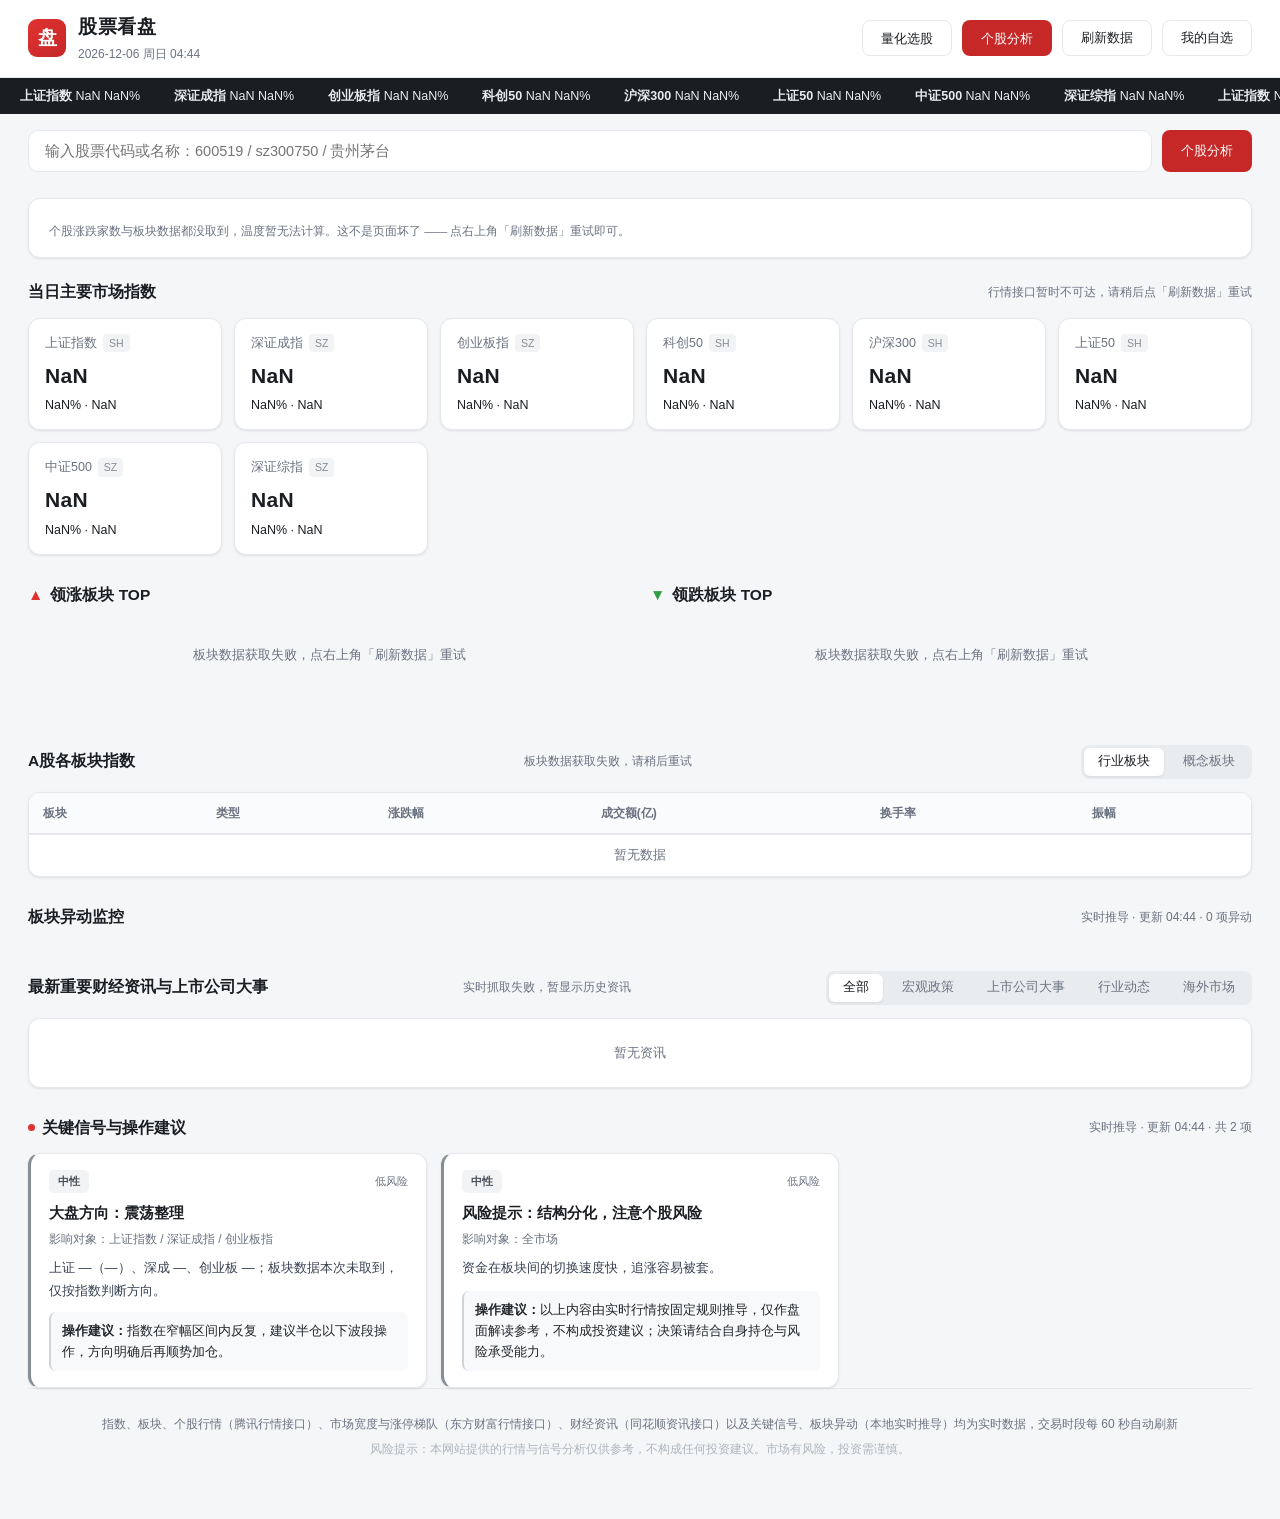
==== index.html @ 7581f25f "股票看盘：A股行情、个股分析与量化选股（纯静态站点）" ====
<!DOCTYPE html>
<html lang="zh-CN">
<head>
<meta charset="UTF-8">
<meta name="viewport" content="width=device-width,initial-scale=1">
<title>股票看盘 · A股行情与板块信号</title>
<link rel="icon" type="image/png" href="favicon.png">
<link rel="manifest" href="manifest.json">
<link rel="apple-touch-icon" href="apple-touch-icon.png">
<meta name="theme-color" content="#c62828">
<meta name="apple-mobile-web-app-capable" content="yes">
<meta name="apple-mobile-web-app-status-bar-style" content="default">
<meta name="apple-mobile-web-app-title" content="股票看盘">
<link rel="stylesheet" href="styles.css?v=20261024g">
<script src="sharelink.js?v=20261024g"></script>
<script src="watchsync.js?v=20261024g"></script>
<script>
// SDK 多源加载：任一 CDN 可用即可，避免单一 CDN 不可达导致整站失效
(function(){
  var SRC=[
    'sdk.js',
    'https://unpkg.com/@tencent-ai/workbuddy-cloud-sdk@0.1.3-dev.c090db7.202610050023/lib/index.global.js',
    'https://cdn.jsdelivr.net/npm/@tencent-ai/workbuddy-cloud-sdk@0.1.3-dev.c090db7.202610050023/lib/index.global.js'
  ];
  var i=0;
  function load(){
    if(i>=SRC.length){
      window.__SDK_FAILED=true;
      document.dispatchEvent(new Event('wb-sdk-failed'));
      return;
    }
    var s=document.createElement('script');
    s.src=SRC[i++];
    s.onload=function(){ window.__SDK_READY=true; };
    s.onerror=function(){ s.remove(); load(); };
    document.head.appendChild(s);
  }
  load();
})();
</script>
</head>
<body>

<header class="topbar">
  <div class="brand">
    <span class="logo">盘</span>
    <div>
      <h1>股票看盘</h1>
      <span class="sub" id="clock">加载中…</span>
    </div>
  </div>
  <div class="top-actions">
    <a class="btn ghost" href="screen.html">量化选股</a>
    <a class="btn primary" href="analyze.html">个股分析</a>
    <button class="btn ghost" id="refreshBtn">刷新数据</button>
    <button class="btn ghost" id="watchBtn">我的自选</button>
  </div>
</header>

<div class="marquee-wrap"><div class="marquee" id="marquee"></div></div>

<div class="search-wrap">
  <form class="search-box" action="analyze.html" method="get" role="search">
    <input id="homeCode" name="code" placeholder="输入股票代码或名称：600519 / sz300750 / 贵州茅台" autocomplete="off" aria-label="股票代码或名称">
    <button class="btn primary" type="submit">个股分析</button>
  </form>
</div>

<main class="wrap">

  <!-- 市场温度：涨跌家数 + 涨跌停 + 指数涨幅 合成的 0~100 温度 -->
  <section class="mtemp" id="mtemp">
    <div class="mt-left"><b class="mt-score">--</b><span class="mt-label">统计中</span></div>
    <div class="mt-mid">
      <div class="mt-scale"><i class="mt-pin" style="left:50%"></i></div>
      <div class="mt-marks"><span>冰点</span><span>偏冷</span><span>中性</span><span>偏热</span><span>过热</span></div>
    </div>
    <div class="mt-stats"><div class="mt-stat"><span>正在获取</span><b>--</b></div></div>
  </section>

  <!-- 主要市场指数 -->
  <section class="block">
    <div class="sec-head"><h2>当日主要市场指数</h2><span class="hint" id="indexHint"></span></div>
    <div class="index-row" id="indexRow"></div>
  </section>

  <div class="two-col">
    <!-- 领涨板块 -->
    <section class="block">
      <div class="sec-head"><h2><span class="up">▲</span> 领涨板块 TOP</h2></div>
      <div class="rank-list" id="gainers"></div>
    </section>
    <!-- 领跌板块 -->
    <section class="block">
      <div class="sec-head"><h2><span class="down">▼</span> 领跌板块 TOP</h2></div>
      <div class="rank-list" id="losers"></div>
    </section>
  </div>

  <!-- 全部板块指数 -->
  <section class="block">
    <div class="sec-head">
      <h2>A股各板块指数</h2>
      <span class="hint" id="sectorHint">实时行情</span>
      <div class="tabs" id="sectorTabs">
        <button class="tab active" data-type="行业">行业板块</button>
        <button class="tab" data-type="概念">概念板块</button>
      </div>
    </div>
    <div class="table-scroll tall">
      <table class="sector-table">
        <thead><tr>
          <th>板块</th><th>类型</th><th class="num">涨跌幅</th>
          <th class="num">成交额(亿)</th><th class="num">换手率</th><th class="num">振幅</th>
        </tr></thead>
        <tbody id="sectorBody"></tbody>
      </table>
    </div>
  </section>

  <!-- 板块异动 -->
  <section class="block">
    <div class="sec-head"><h2>板块异动监控</h2><span class="hint" id="anomalyHint"></span></div>
    <div class="anomaly-grid" id="anomalyGrid"></div>
  </section>

  <!-- 财经资讯 -->
  <section class="block">
    <div class="sec-head">
      <h2>最新重要财经资讯与上市公司大事</h2>
      <span class="hint" id="newsHint"></span>
      <div class="tabs" id="newsTabs">
        <button class="tab active" data-cat="全部">全部</button>
        <button class="tab" data-cat="宏观政策">宏观政策</button>
        <button class="tab" data-cat="上市公司">上市公司大事</button>
        <button class="tab" data-cat="行业动态">行业动态</button>
        <button class="tab" data-cat="海外市场">海外市场</button>
      </div>
    </div>
    <ul class="news-list" id="newsList"></ul>
  </section>

  <!-- 关键信号（放在最下：它是结论，先看数据再看判断） -->
  <section class="signals" id="signals">
    <div class="sec-head">
      <h2><span class="dot live"></span>关键信号与操作建议</h2>
      <span class="hint" id="signalHint"></span>
    </div>
    <div class="signal-grid" id="signalGrid"></div>
  </section>

  <footer class="foot">
    <p>指数、板块、个股行情（腾讯行情接口）、市场宽度与涨停梯队（东方财富行情接口）、财经资讯（同花顺资讯接口）以及关键信号、板块异动（本地实时推导）均为实时数据，交易时段每 60 秒自动刷新</p>
    <p class="risk">风险提示：本网站提供的行情与信号分析仅供参考，不构成任何投资建议。市场有风险，投资需谨慎。</p>
  </footer>
</main>

<!-- 登录面板 -->
<div class="modal" id="loginModal">
  <div class="modal-box">
    <button class="close" id="loginClose">×</button>
    <h3>登录 股票看盘</h3>
    <div class="login-tabs">
      <button class="ltab active" data-method="password">密码登录</button>
      <button class="ltab" data-method="otp">验证码登录</button>
      <button class="ltab" data-method="wechat">微信登录</button>
    </div>

    <div class="lpane" data-pane="password">
      <input type="email" id="pEmail" placeholder="邮箱" autocomplete="email">
      <input type="password" id="pPass" placeholder="密码" autocomplete="current-password">
      <button class="btn primary wide" id="pLoginBtn">登录 / 注册</button>
      <p class="tip">新账号将自动注册。首次注册需先使用「验证码登录」完成邮箱验证并设置密码。</p>
    </div>

    <div class="lpane hidden" data-pane="otp">
      <input type="email" id="oEmail" placeholder="邮箱">
      <div class="code-row">
        <input type="text" id="oCode" placeholder="6 位验证码" maxlength="6" inputmode="numeric">
        <button class="btn ghost" id="oSendBtn" type="button">获取验证码</button>
      </div>
      <input type="password" id="oPass" placeholder="新账号请设置密码">
      <button class="btn primary wide" id="oSubmitBtn">登录 / 注册</button>
      <p class="tip" id="oTip"></p>
    </div>

    <div class="lpane hidden" data-pane="wechat">
      <button class="btn primary wide" id="wxBtn">使用微信登录</button>
      <p class="tip">微信授权登录将在发布域名下完成，用于同步你的自选股到云端。</p>
    </div>

    <p class="err" id="loginErr"></p>
  </div>
</div>

<!-- 自选面板 -->
<div class="modal" id="watchModal">
  <div class="modal-box">
    <button class="close" id="watchClose">×</button>
    <h3>我的自选股</h3>
    <p class="tip" id="watchTip"></p>
    <div class="add-wrap">
      <div class="code-row">
        <input type="text" id="wCode" placeholder="代码或名称，如 600519" enterkeyhint="done">
        <input type="text" id="wName" placeholder="名称可留空" enterkeyhint="done">
      </div>
      <div class="msug hidden" id="wSug"></div>
    </div>
    <button class="btn primary wide" id="wAddBtn">添加到自选</button>
    <button class="btn wide" id="wShareBtn" onclick="if(window.WatchSync){WatchSync.openSheet();}">分享到其他设备</button>
    <p class="watch-count" id="watchCount"></p>
    <ul class="watch-list" id="watchList"></ul>
  </div>
</div>

<script src="live.js?v=20261024g"></script>
<script src="app.js?v=20261024g"></script>
</body>
</html>
---- styles.css ----
:root{
  --bg:#f5f6f8;
  --card:#ffffff;
  --line:#e6e8ec;
  --text:#1a1d21;
  --sub:#6b7280;
  --up:#e03131;
  --down:#2f9e44;
  --accent:#c62828;
  --radius:12px;
  --shadow:0 1px 3px rgba(0,0,0,.06),0 1px 2px rgba(0,0,0,.04);
}
*{box-sizing:border-box;margin:0;padding:0}
body{
  font-family:-apple-system,BlinkMacSystemFont,"Segoe UI","PingFang SC","Microsoft YaHei",sans-serif;
  background:var(--bg);color:var(--text);font-size:14px;line-height:1.6;
  -webkit-font-smoothing:antialiased;
}
h1,h2,h3{font-weight:600}
button{font-family:inherit;cursor:pointer;border:none;background:none;color:inherit}

/* 顶栏 */
.topbar{
  display:flex;align-items:center;justify-content:space-between;
  padding:12px 28px;background:#fff;border-bottom:1px solid var(--line);
  position:sticky;top:0;z-index:50;
}
.brand{display:flex;align-items:center;gap:12px}
.logo{
  width:38px;height:38px;border-radius:9px;
  background:linear-gradient(135deg,#e03131,#c62828);
  color:#fff;font-weight:700;font-size:19px;
  display:flex;align-items:center;justify-content:center;
}
.topbar h1{font-size:19px;letter-spacing:.5px}
.sub{font-size:12px;color:var(--sub)}
.top-actions{display:flex;gap:10px}
.btn{
  padding:8px 18px;border-radius:8px;font-size:13px;font-weight:500;
  transition:all .15s;border:1px solid transparent;
}
.btn.primary{background:var(--accent);color:#fff}
.btn.primary:hover{background:#a81f1f}
.btn.ghost{background:#fff;border-color:var(--line);color:var(--text)}
.btn.ghost:hover{background:#f8f9fa;border-color:#d0d4da}
.btn.wide{width:100%;padding:11px;margin-top:6px}

/* 滚动条 */
.marquee-wrap{background:#1a1d21;color:#e9ecef;overflow:hidden;height:36px;display:flex;align-items:center}
.marquee{display:flex;gap:34px;white-space:nowrap;font-size:12.5px;padding-left:20px;animation:scroll 42s linear infinite}
.marquee b{font-weight:600}
.marquee .u{color:#ff8787}
.marquee .d{color:#8ce99a}
@keyframes scroll{from{transform:translateX(0)}to{transform:translateX(-50%)}}

.wrap{max-width:1320px;margin:0 auto;padding:22px 28px 60px}
.block{margin-bottom:28px}
.sec-head{display:flex;align-items:center;justify-content:space-between;margin-bottom:13px;flex-wrap:wrap;gap:10px}
.sec-head h2{font-size:15.5px;display:flex;align-items:center;gap:7px}
.dot{width:7px;height:7px;border-radius:50%;background:var(--up);display:inline-block}
.dot.live{animation:pulse 1.8s infinite}
@keyframes pulse{0%,100%{opacity:1;transform:scale(1)}50%{opacity:.35;transform:scale(1.35)}}
.hint{font-size:12px;color:var(--sub)}
.up{color:var(--up)}.down{color:var(--down)}

/* 信号卡片 */
.signal-grid{display:grid;grid-template-columns:repeat(auto-fill,minmax(340px,1fr));gap:14px;align-items:start}
.signal-card{
  background:var(--card);border-radius:var(--radius);padding:16px 18px;
  border:1px solid var(--line);box-shadow:var(--shadow);
  border-left:3px solid var(--accent);transition:transform .15s,box-shadow .15s;
  height:100%;display:flex;flex-direction:column;
}
.signal-card:hover{transform:translateY(-2px);box-shadow:0 6px 18px rgba(0,0,0,.08)}
.signal-card.bullish{border-left-color:var(--up)}
.signal-card.bearish{border-left-color:var(--down)}
.signal-card.neutral{border-left-color:#868e96}
.sig-top{display:flex;align-items:center;justify-content:space-between;margin-bottom:9px;gap:8px}
.sig-type{font-size:11px;font-weight:600;padding:2.5px 9px;border-radius:5px}
.sig-type.bullish{background:#ffe3e3;color:#c92a2a}
.sig-type.bearish{background:#d3f9d8;color:#2b8a3e}
.sig-type.neutral{background:#f1f3f5;color:#495057}
.risk{font-size:11px;color:var(--sub)}
.sig-title{font-size:14.5px;font-weight:600;margin-bottom:5px}
.sig-target{font-size:12px;color:var(--sub);margin-bottom:8px}
.sig-body{font-size:13px;color:#374151;line-height:1.72;margin-bottom:10px;flex:1}
.sig-advice{
  font-size:12.5px;background:#f8f9fa;border-radius:7px;padding:9px 11px;
  color:#212529;line-height:1.65;border-left:2px solid #ced4da;
}

/* 指数条 */
.index-row{display:grid;grid-template-columns:repeat(auto-fit,minmax(180px,1fr));gap:12px}
.idx-card{
  background:var(--card);border:1px solid var(--line);border-radius:var(--radius);
  padding:14px 16px;box-shadow:var(--shadow);
}
.idx-name{font-size:12.5px;color:var(--sub);margin-bottom:6px}
.idx-val{font-size:21px;font-weight:700;font-variant-numeric:tabular-nums;letter-spacing:.3px}
.idx-chg{font-size:12.5px;font-weight:500;margin-top:3px;font-variant-numeric:tabular-nums}
.idx-market{display:inline-block;font-size:10.5px;background:#f1f3f5;color:#868e96;padding:1px 6px;border-radius:4px;margin-left:6px}

/* 两栏 */
.two-col{display:grid;grid-template-columns:1fr 1fr;gap:20px;margin-bottom:28px}
@media(max-width:860px){.two-col{grid-template-columns:1fr}}

.rank-list{display:flex;flex-direction:column;gap:8px}
.rank-item{
  background:var(--card);border:1px solid var(--line);border-radius:9px;
  padding:10px 14px;display:flex;align-items:center;gap:12px;box-shadow:var(--shadow);
}
.rank-no{
  width:22px;height:22px;border-radius:6px;flex-shrink:0;
  display:flex;align-items:center;justify-content:center;
  font-size:11.5px;font-weight:700;background:#f1f3f5;color:#868e96;
}
.rank-item:nth-child(1) .rank-no{background:#e03131;color:#fff}
.rank-item:nth-child(2) .rank-no{background:#ff6b6b;color:#fff}
.rank-item:nth-child(3) .rank-no{background:#ffa94d;color:#fff}
.rank-name{flex:1;font-weight:500;font-size:13.5px}
.rank-tag{font-size:10.5px;color:#868e96;background:#f8f9fa;padding:1.5px 6px;border-radius:4px}
.rank-leader{font-size:11.5px;color:var(--sub)}
.rank-pct{font-weight:700;font-variant-numeric:tabular-nums;font-size:14px;min-width:62px;text-align:right}

/* 表格 */
.tabs{display:flex;gap:5px;background:#e9ecef;padding:3px;border-radius:8px}
.tab{padding:5.5px 14px;border-radius:6px;font-size:12.5px;color:var(--sub);font-weight:500;transition:all .15s}
.tab.active{background:#fff;color:var(--text);box-shadow:0 1px 3px rgba(0,0,0,.08)}
.table-scroll{background:var(--card);border:1px solid var(--line);border-radius:var(--radius);overflow:hidden;box-shadow:var(--shadow)}
/* 板块表有近 500 行（东财把一级/二级/三级行业全算在内），
 * 整表铺开会有上万像素高，把「板块异动」和「资讯」挤到页面最底下。
 * 限制可视高度 + 表头吸顶，数据一个不少，页面不再被一张表撑爆。 */
.table-scroll.tall{max-height:560px;overflow-y:auto}
.table-scroll.tall thead th{position:sticky;top:0;background:#fafbfc;z-index:2;box-shadow:inset 0 -1px 0 var(--line)}
.sector-table{width:100%;border-collapse:collapse;font-size:13px}
.sector-table thead{background:#fafbfc}
.sector-table th{
  text-align:left;padding:11px 14px;font-size:12px;font-weight:600;color:var(--sub);
  border-bottom:1px solid var(--line);white-space:nowrap;
}
.sector-table td{padding:10.5px 14px;border-bottom:1px solid #f1f3f5}
.sector-table tbody tr:last-child td{border-bottom:none}
.sector-table tbody tr:hover{background:#f8f9fa}
.num{text-align:right;font-variant-numeric:tabular-nums}
.tag{font-size:10.5px;padding:1.5px 6px;border-radius:4px;background:#f1f3f5;color:#868e96}
/* 板块表里的领涨股：可点进个股分析 */
.lead-stock{color:#c92a2a;text-decoration:none;border-bottom:1px dashed rgba(201,42,42,.35)}
.lead-stock:hover{color:#a51111;border-bottom-style:solid}

.pos{color:var(--up);font-weight:600}
.neg{color:var(--down);font-weight:600}

/* 异动 */
.anomaly-grid{display:grid;grid-template-columns:repeat(auto-fill,minmax(400px,1fr));gap:14px;align-items:start}
@media(max-width:820px){.anomaly-grid{grid-template-columns:1fr}}
.anom-card{background:var(--card);border:1px solid var(--line);border-radius:var(--radius);padding:16px 18px;box-shadow:var(--shadow);border-left:3px solid #868e96;height:100%}
.anom-card.high{border-left-color:var(--up)}
.anom-card.medium{border-left-color:#fab005}
.anom-top{display:flex;align-items:center;justify-content:space-between;margin-bottom:8px}
.anom-name{font-weight:600;font-size:14.5px}
.sev{font-size:10.5px;padding:2px 8px;border-radius:5px;font-weight:600}
.sev.high{background:#ffe3e3;color:#c92a2a}
.sev.medium{background:#fff3bf;color:#e67700}
.anom-desc{font-size:12.5px;color:#4d5158;line-height:1.72;margin-bottom:10px}
.anom-row{font-size:12.5px;line-height:1.68;margin-top:7px;padding-left:10px;border-left:2px solid #dee2e6;color:#495057}
.anom-row b{color:#212529}

/* 资讯 */
.news-list{background:var(--card);border:1px solid var(--line);border-radius:var(--radius);overflow:hidden;box-shadow:var(--shadow)}
.news-item{padding:14px 18px;border-bottom:1px solid #f1f3f5;display:flex;gap:14px;cursor:pointer;transition:background .15s}
.news-item:last-child{border-bottom:none}
.news-item:hover{background:#f8f9fa}
.news-body{flex:1}
.news-title{font-size:14px;font-weight:500;margin-bottom:5px}
.news-sum{font-size:12.5px;color:var(--sub);line-height:1.65}
.news-meta{display:flex;align-items:center;gap:8px;margin-top:7px;font-size:11.5px;color:#adb5bd}
.cat{font-size:10.5px;padding:1.5px 7px;border-radius:4px;background:#e7f5ff;color:#1971c2;font-weight:500}
.cat.important{background:#fff3bf;color:#e67700}
.imp{color:#e03131;font-weight:600}

/* 页脚 */
.foot{text-align:center;padding-top:26px;border-top:1px solid var(--line);font-size:12px;color:var(--sub)}
.foot .risk{margin-top:6px;color:#adb5bd;font-size:11.5px}

/* 弹窗 */
/* 弹窗以前是 align-items:center 且没有任何滚动：自选一多，框被撑到 1300px+，
   上沿跑到屏幕外、下沿超出视口，用户只看得到中间的「添加」区，列表根本够不着。
   改成 flex-start + margin:auto + 遮罩可滚，少量内容仍然居中，多了就能滚。 */
.modal{position:fixed;inset:0;background:rgba(0,0,0,.45);display:none;align-items:flex-start;justify-content:center;z-index:100;padding:20px;overflow-y:auto;-webkit-overflow-scrolling:touch}
.modal.show{display:flex}
.modal-box{background:#fff;border-radius:14px;padding:26px;width:100%;max-width:380px;position:relative;margin:auto;box-shadow:0 12px 40px rgba(0,0,0,.16)}
.modal-box h3{font-size:17px;margin-bottom:16px}
.close{position:absolute;top:14px;right:16px;font-size:22px;color:#adb5bd;line-height:1}
.close:hover{color:#495057}
.login-tabs{display:flex;gap:6px;margin-bottom:16px;background:#f1f3f5;padding:3px;border-radius:8px}
.ltab{flex:1;padding:7px;font-size:12.5px;border-radius:6px;color:var(--sub);font-weight:500}
.ltab.active{background:#fff;color:var(--text);box-shadow:0 1px 3px rgba(0,0,0,.08)}
.lpane{display:flex;flex-direction:column;gap:10px}
.lpane.hidden{display:none}
.modal-box input{
  width:100%;padding:10.5px 12px;border:1px solid var(--line);border-radius:8px;
  font-size:13.5px;font-family:inherit;outline:none;transition:border-color .15s;
}
.modal-box input:focus{border-color:var(--accent)}
.code-row{display:flex;gap:8px}
.code-row input{flex:1}
.code-row .btn{flex-shrink:0;padding:10px 14px;font-size:12.5px}
/* 自选：输入名字时的候选下拉 */
.add-wrap{position:relative}
.msug{
  position:absolute;left:0;right:0;top:calc(100% + 6px);z-index:5;
  background:#fff;border:1px solid var(--line);border-radius:9px;
  box-shadow:0 10px 28px rgba(0,0,0,.14);max-height:240px;overflow-y:auto;
}
.msug-row{
  display:flex;align-items:center;gap:8px;width:100%;padding:9px 11px;
  border-bottom:1px solid #f4f6f8;text-align:left;background:none;border-radius:0;
}
.msug-row:last-child{border-bottom:0}
.msug-row:hover,.msug-row:active{background:#f6f8fa}
.tip{font-size:11.5px;color:var(--sub);line-height:1.6}
.err{font-size:12.5px;color:#e03131;min-height:18px;margin-top:10px}
.watch-list{list-style:none;margin-top:14px;display:flex;flex-direction:column;gap:7px}
.watch-list li{
  display:flex;align-items:center;justify-content:space-between;
  padding:9px 12px;background:#f8f9fa;border-radius:8px;font-size:13px;
}
.watch-list .rm{font-size:11.5px;color:#e03150;cursor:pointer}
.watch-count{font-size:11.5px;color:var(--sub);margin-top:12px}
.watch-count:empty{display:none}
.watch-list li.wrow{cursor:pointer;gap:10px;transition:background .12s}
.watch-list li.wrow:hover{background:#eef1f4}
.watch-list .w-main{display:flex;flex-direction:column;gap:2px;min-width:0}
.watch-list .w-main b{font-size:13px;font-weight:600;white-space:nowrap;overflow:hidden;text-overflow:ellipsis}
.watch-list .w-main i{font-style:normal;font-size:10.5px;color:var(--sub)}
.watch-list .w-quote{margin-left:auto;display:flex;flex-direction:column;align-items:flex-end;gap:1px;font-variant-numeric:tabular-nums}
.watch-list .w-quote b{font-size:13px;font-weight:600}
.watch-list .w-quote i{font-style:normal;font-size:11px}
.watch-list .w-quote.pos b,.watch-list .w-quote.pos i{color:var(--up)}
.watch-list .w-quote.neg b,.watch-list .w-quote.neg i{color:var(--down)}
.watch-list .rm{flex-shrink:0;margin-left:4px}
.empty{text-align:center;color:var(--sub);font-size:12.5px;padding:18px 0}

@media(max-width:640px){
  /* 手机上 390px 放不下「标题 + 5 个按钮」，原来标题被挤成「股票看 / 盘」两行。
   * 改成两行：第一行标题与时间，第二行按钮平分整宽。 */
  .topbar{flex-wrap:wrap;padding:10px 14px;gap:9px 0}
  .brand{flex:0 1 auto;min-width:0;gap:9px}
  .logo{width:34px;height:34px;font-size:17px;border-radius:8px}
  .topbar h1{font-size:17px;white-space:nowrap}
  .brand .sub{font-size:11px;white-space:nowrap}
  .top-actions{flex:1 0 100%;gap:6px}
  .top-actions .btn{
    flex:1 1 0;min-width:0;padding:8px 2px;font-size:12px;text-align:center;
    white-space:nowrap;overflow:hidden;text-overflow:ellipsis;
  }
  .wrap{padding:16px 16px 40px}
  .signal-grid,.index-row{grid-template-columns:1fr}
  .sector-table{font-size:12px}
  .sector-table th,.sector-table td{padding:9px 10px}
}
/* ==================== 个股分析页 ==================== */
.mono{font-family:ui-monospace,SFMono-Regular,Menlo,Consolas,monospace;font-variant-numeric:tabular-nums}
.hidden{display:none!important}
.loading{text-align:center;padding:60px 0;color:var(--sub);font-size:13.5px}
.icon-btn{
  width:34px;height:34px;border-radius:9px;border:1px solid var(--line);background:#fff;
  font-size:16px;color:var(--sub);display:flex;align-items:center;justify-content:center;
  transition:all .2s;flex-shrink:0;
}
.icon-btn:hover{background:#f8f9fa;color:var(--text)}
.icon-btn:active{transform:scale(.94)}

/* 搜索 */
.search-wrap{max-width:1320px;margin:0 auto;padding:16px 28px 4px}
.search-box{display:flex;gap:10px}
.search-box input{
  flex:1;padding:12px 16px;border:1px solid var(--line);border-radius:10px;
  font-size:14.5px;font-family:inherit;outline:none;background:#fff;transition:border-color .15s;
}
.search-box input:focus{border-color:var(--accent)}
.chips{display:flex;flex-wrap:wrap;gap:6px;margin-top:12px;align-items:center}
.chip-label{font-size:11.5px;color:var(--sub);margin:0 2px 0 6px}
.chip{
  padding:5px 12px;border-radius:14px;border:1px solid var(--line);background:#fff;
  font-size:12.5px;color:#495057;transition:all .15s;
}
.chip:hover{border-color:var(--accent);color:var(--accent);background:#fff5f5}
.login-tip{font-size:11.5px;color:var(--sub);margin-top:8px}

/* 占位 */
.placeholder{text-align:center;padding:70px 20px;color:var(--sub)}
.ph-icon{font-size:40px;margin-bottom:12px;opacity:.5}
.placeholder h2{font-size:16px;color:var(--text);margin-bottom:8px;font-weight:500}
.placeholder p{font-size:13px}

/* 头部卡 */
.head-card{
  background:var(--card);border:1px solid var(--line);border-radius:var(--radius);
  padding:20px 22px;box-shadow:var(--shadow);margin-bottom:16px;
  display:flex;justify-content:space-between;align-items:center;gap:20px;flex-wrap:wrap;
}
.name-row{display:flex;align-items:center;gap:10px;flex-wrap:wrap;margin-bottom:8px}
.name-row h2{font-size:20px}
.code{font-size:12.5px;color:var(--sub);font-family:ui-monospace,Menlo,monospace}
.tag{font-size:11.5px;padding:2.5px 9px;border-radius:5px;background:#f1f3f5;color:#495057;font-weight:500}
.tag.strong-bull{background:#ffe3e3;color:#c92a2a}
.tag.mild-bull{background:#fff0f0;color:#e8590c}
.tag.neutral{background:#f1f3f5;color:#495057}
.tag.mild-bear{background:#e6f4ea;color:#2b8a3e}
.tag.strong-bear{background:#d3f9d8;color:#2b8a3e}
.tag.warn{background:#fff3bf;color:#e67700}
.tag.good{background:#d3f9d8;color:#2b8a3e}
.price-row{display:flex;align-items:baseline;gap:12px}
.price{font-size:32px;font-weight:700;font-variant-numeric:tabular-nums;letter-spacing:-.5px}
.chg{font-size:16px;font-weight:600;font-variant-numeric:tabular-nums}
.head-side{display:flex;gap:26px;flex-wrap:wrap}
.kv{display:flex;flex-direction:column;gap:3px}
.kv span{font-size:11.5px;color:var(--sub)}
.kv b{font-size:16px;font-weight:600;font-variant-numeric:tabular-nums}

/* 建议卡 */
.action-card{
  background:var(--card);border:1px solid var(--line);border-radius:var(--radius);
  padding:20px 22px;box-shadow:var(--shadow);margin-bottom:20px;
  border-left:3px solid #868e96;
}
.action-card.bull{border-left-color:var(--up)}
.action-card.bear{border-left-color:var(--down)}
.action-head{display:flex;align-items:center;gap:10px;margin-bottom:10px;flex-wrap:wrap}
.action-badge{font-size:11.5px;padding:3px 10px;border-radius:5px;background:#f1f3f5;color:#495057;font-weight:500}
.action-head strong{font-size:17px}
.action-headline{font-size:14.5px;color:var(--text);margin-bottom:12px;font-weight:500}
.reasons{list-style:none;display:flex;flex-direction:column;gap:7px;margin-bottom:14px}
.reasons li{font-size:13.5px;color:#374151;line-height:1.7;padding-left:18px;position:relative}
.reasons li::before{content:'·';position:absolute;left:6px;color:var(--accent);font-weight:700;font-size:16px;line-height:1.35}

/* AI 点评 */
.ai-block{background:#f8f9fa;border-radius:9px;padding:14px 16px;margin-bottom:12px;border-left:2px solid #ced4da}
.ai-block.pending{min-height:44px;display:flex;align-items:center}
.ai-tag{font-size:11px;color:#868e96;font-weight:600;margin-bottom:7px;letter-spacing:.3px}
.ai-block p{font-size:13.5px;line-height:1.85;color:#212529}
.risk-note{font-size:12.5px;color:var(--sub);line-height:1.7;padding-top:11px;border-top:1px dashed var(--line)}

/* 图表 */
.chart-card{background:var(--card);border:1px solid var(--line);border-radius:var(--radius);padding:16px 18px;box-shadow:var(--shadow);overflow-x:auto}
.legend{display:flex;gap:16px;margin-top:12px;font-size:11.5px;color:var(--sub);flex-wrap:wrap}
.legend span{display:flex;align-items:center;gap:5px}
.legend i{width:14px;height:2.5px;border-radius:2px;display:inline-block}
.legend i.dash{background:none!important;border-top:2px dashed currentColor;height:0}
.legend span:nth-child(4) i{color:#2f9e44}
.legend span:nth-child(5) i{color:#e03131}

/* 支撑压力表 */
.lv-card{background:var(--card);border:1px solid var(--line);border-radius:var(--radius);overflow:hidden;box-shadow:var(--shadow)}
.lv-table{width:100%;border-collapse:collapse;font-size:13px}
.lv-table th{text-align:left;padding:10px 13px;font-size:11.5px;font-weight:600;color:var(--sub);border-bottom:1px solid var(--line);white-space:nowrap}
.lv-table td{padding:10px 13px;border-bottom:1px solid #f1f3f5;vertical-align:middle}
.lv-table tbody tr:last-child td{border-bottom:none}
.lv-badge{display:inline-block;width:24px;height:20px;border-radius:5px;font-size:10.5px;font-weight:700;
  display:flex;align-items:center;justify-content:center}
.lv-badge.sup{background:#d3f9d8;color:#2b8a3e}
.lv-badge.res{background:#ffe3e3;color:#c92a2a}
.strength{color:var(--accent);letter-spacing:1px;margin-right:5px}
.labels{font-size:11.5px;color:var(--sub);line-height:1.5}
.empty{text-align:center;color:var(--sub);padding:24px 0;font-size:12.5px}

/* 指标网格 */
.metric-grid{display:grid;grid-template-columns:1fr 1fr;gap:1px;background:var(--line)}
.metric{background:var(--card);padding:12px 14px;display:flex;flex-direction:column;gap:4px}
.metric span{font-size:11.5px;color:var(--sub)}
.metric b{font-size:14px;font-weight:600}

/* 判定清单 */
.check-list{list-style:none;padding:6px 0}
.check-list li{
  padding:10px 18px;font-size:13.5px;color:#374151;line-height:1.7;
  border-bottom:1px solid #f8f9fa;
}
.check-list li:last-child{border-bottom:none}

.toast{
  position:fixed;left:50%;bottom:32px;transform:translate(-50%,16px);
  background:#212529;color:#fff;padding:11px 20px;border-radius:9px;font-size:13px;
  opacity:0;pointer-events:none;transition:all .25s;z-index:200;max-width:88vw;text-align:center;
}
.toast.show{opacity:1;transform:translate(-50%,0)}

@media(max-width:640px){
  .head-card{flex-direction:column;align-items:flex-start;gap:14px}
  .head-side{gap:20px;width:100%;justify-content:space-between}
  .price{font-size:27px}
  .search-wrap{padding:14px 16px 4px}
  .metric-grid{grid-template-columns:1fr}
  .two-col{grid-template-columns:1fr}
  .lv-table{font-size:12px}
  .lv-table th,.lv-table td{padding:8px 9px}
  .labels{display:none}
}
.top-actions a.btn{text-decoration:none;display:inline-flex;align-items:center;line-height:1}
@media(max-width:640px){.top-actions a.btn{padding:7px 10px;font-size:11.5px}}

/* ========== 个股分析：全A 搜索与板块筛选 ========== */
.sug{
  margin-top:8px;background:#fff;border:1px solid #e6e8eb;border-radius:10px;
  overflow:hidden;box-shadow:0 6px 20px rgba(0,0,0,.08);max-height:60vh;overflow-y:auto;
}
.sug-row{
  display:flex;align-items:center;gap:8px;width:100%;padding:10px 12px;
  background:none;border:0;border-bottom:1px solid #f2f4f6;text-align:left;cursor:pointer;
}
.sug-row:last-child{border-bottom:0}
.sug-row:active{background:#f6f8fa}
.sg-name{flex:1;font-size:14px;color:#1c1e21;font-weight:500;overflow:hidden;text-overflow:ellipsis;white-space:nowrap}
.sg-tag{flex:none;font-size:10px;color:#8b8f96;background:#f2f4f6;border-radius:3px;padding:2px 5px}
.sg-code{flex:none;font-size:11px;color:#9aa0a6;font-family:ui-monospace,Menlo,Consolas,monospace}
.sug-empty{padding:14px 12px;font-size:13px;color:#9aa0a6;text-align:center}

.board-bar{display:flex;gap:6px;overflow-x:auto;margin-top:10px;padding-bottom:2px;-webkit-overflow-scrolling:touch;scrollbar-width:none}
.board-bar::-webkit-scrollbar{display:none}
.bb{
  flex:none;padding:5px 11px;font-size:12px;color:#5a5f66;background:#fff;
  border:1px solid #e6e8eb;border-radius:14px;cursor:pointer;white-space:nowrap;
}
.bb b{font-weight:600;color:#9aa0a6;margin-left:2px}
.bb.active{color:#fff;background:#1c1e21;border-color:#1c1e21}
.bb.active b{color:rgba(255,255,255,.7)}

.board-list{margin-top:8px;background:#fff;border:1px solid #e6e8eb;border-radius:10px;max-height:46vh;overflow-y:auto}
.bl-head{padding:8px 12px;font-size:11px;color:#9aa0a6;background:#fafbfc;border-bottom:1px solid #f0f2f4;position:sticky;top:0}
.bl-row{display:flex;align-items:center;justify-content:space-between;width:100%;padding:9px 12px;background:none;border:0;border-bottom:1px solid #f5f6f8;text-align:left;cursor:pointer}
.bl-row:last-child{border-bottom:0}
.bl-row:active{background:#f6f8fa}
.bl-name{font-size:13px;color:#1c1e21}
.bl-code{font-size:11px;color:#9aa0a6;font-family:ui-monospace,Menlo,Consolas,monospace}

/* ==================== 个股分析页：右侧自选栏 ====================
   自选股改成分析页的常驻侧栏：点右侧某只 → 左侧直接换分析。
   以前它只是首页弹窗里的一个清单，看完还得重新搜一遍。 */
.an-layout{
  max-width:1320px;margin:0 auto;padding:18px 28px 44px;
  display:grid;grid-template-columns:minmax(0,1fr) 300px;gap:22px;align-items:start;
}
.an-layout #main{min-width:0}
.wside{
  position:sticky;top:74px;
  background:var(--card);border:1px solid var(--line);border-radius:var(--radius);
  box-shadow:var(--shadow);
  display:flex;flex-direction:column;
  max-height:calc(100vh - 96px);overflow:hidden;
}
.wside-head{
  display:flex;align-items:center;gap:8px;
  padding:12px 14px 10px;border-bottom:1px solid var(--line);flex-shrink:0;
}
.wside-head h2{font-size:14px;letter-spacing:.2px}
.wside-count{font-size:11.5px;color:var(--sub);margin-left:auto;font-variant-numeric:tabular-nums}
.wside-close{display:none;font-size:20px;line-height:1;color:#adb5bd;padding:0 2px}
.wside-close:hover{color:var(--text)}
.wside-addwrap{position:relative;padding:10px 12px 0;flex-shrink:0}
.wside-add{display:flex;gap:6px}
.wside-add input{
  flex:1;min-width:0;padding:8px 10px;border:1px solid var(--line);border-radius:8px;
  font-size:12.5px;font-family:inherit;outline:none;transition:border-color .15s;background:#fff;
}
.wside-add input:focus{border-color:var(--accent)}
.wside-add .btn{flex-shrink:0;padding:8px 13px;font-size:12.5px;border-radius:8px}
/* 输名字也能搜：候选下拉 */
.wside-sug{
  position:absolute;left:12px;right:12px;top:calc(100% + 2px);
  background:#fff;border:1px solid var(--line);border-radius:9px;
  box-shadow:0 10px 28px rgba(0,0,0,.14);z-index:40;
  max-height:250px;overflow-y:auto;
}
.wside-sug button{
  display:flex;align-items:center;gap:8px;width:100%;padding:8px 10px;
  font-size:12.5px;text-align:left;border-bottom:1px solid #f4f6f8;
}
.wside-sug button:last-child{border-bottom:0}
.wside-sug button:hover,.wside-sug button:active{background:#f6f8fa}
.wside-sug .sg-n{flex:1;min-width:0;white-space:nowrap;overflow:hidden;text-overflow:ellipsis;color:var(--text)}
.wside-sug .sg-b{font-size:10.5px;color:#9aa0a6;flex-shrink:0}
.wside-sug .sg-c{font-size:10.5px;color:#9aa0a6;font-family:ui-monospace,Menlo,monospace;flex-shrink:0}
.wside-sug .sg-empty{padding:11px 10px;font-size:11.5px;color:var(--sub)}
.wside-tip{padding:8px 14px 8px;font-size:11px;color:var(--sub);line-height:1.5;flex-shrink:0}
.wside-list{list-style:none;overflow-y:auto;flex:1;min-height:0;padding:0 8px 8px}
.wside-list::-webkit-scrollbar{width:6px}
.wside-list::-webkit-scrollbar-thumb{background:#dfe3e8;border-radius:3px}
.wside-list li.wrow{
  display:flex;align-items:center;gap:8px;padding:8px 9px;border-radius:8px;
  cursor:pointer;transition:background .12s;
}
.wside-list li.wrow:hover{background:#f4f6f8}
.wside-list li.wrow.active{background:#fff1f0;box-shadow:inset 3px 0 0 var(--accent)}
.wside-list .w-main{display:flex;flex-direction:column;gap:1px;min-width:0;flex:1}
.wside-list .w-main b{
  font-size:12.8px;font-weight:600;white-space:nowrap;overflow:hidden;text-overflow:ellipsis;
}
.wside-list .w-main i{font-style:normal;font-size:10.5px;color:#adb5bd;font-family:ui-monospace,Menlo,monospace}
.wside-list .w-quote{
  display:flex;flex-direction:column;align-items:flex-end;gap:1px;
  font-variant-numeric:tabular-nums;flex-shrink:0;color:#adb5bd;
}
.wside-list .w-quote b{font-size:12.8px;font-weight:600;color:inherit}
.wside-list .w-quote i{font-style:normal;font-size:10.5px;color:inherit}
.wside-list .w-quote.pos,.wside-list .w-quote.pos b,.wside-list .w-quote.pos i{color:var(--up)}
.wside-list .w-quote.neg,.wside-list .w-quote.neg b,.wside-list .w-quote.neg i{color:var(--down)}
/* 删除按钮常显：以前是 hover 才浮出来，触屏设备上等于没有删除入口 */
.wside-list .rm{
  flex-shrink:0;width:22px;height:22px;line-height:20px;text-align:center;border-radius:6px;
  color:#9aa0a6;font-size:16px;opacity:.9;transition:all .12s;
}
.wside-list li.wrow:hover .rm{opacity:1}
.wside-list .rm:hover{color:#e03131;background:#ffe3e3;opacity:1}
.wside-empty{
  text-align:left;color:var(--sub);font-size:11.5px;line-height:1.7;padding:10px 10px 4px;
}
/* 分析卡上的「+ 加自选」 */
.w-add-btn{
  font-size:11.5px;padding:2.5px 9px;border-radius:5px;font-weight:500;
  border:1px solid #ffc9c9;background:#fff5f5;color:var(--accent);transition:all .15s;
}
.w-add-btn:hover{background:#ffe3e3}
.w-add-btn.on{border-color:#b2f2bb;background:#ebfbee;color:#2b8a3e;cursor:default}
/* 窄屏入口按钮与遮罩，桌面端不显示 */
.w-toggle{display:none;padding:6px 11px;font-size:12.5px}
.w-toggle b{
  display:inline-block;min-width:15px;margin-left:2px;padding:0 4px;border-radius:8px;
  background:#fff1f0;color:var(--accent);font-size:10.5px;line-height:15px;text-align:center;
}
.wside-mask{display:none;position:fixed;inset:0;background:rgba(0,0,0,.35);z-index:110}
.wside-mask.show{display:block}

@media(max-width:1000px){
  .an-layout{grid-template-columns:minmax(0,1fr);padding:12px 16px 36px}
  .w-toggle{display:inline-flex;align-items:center;margin-left:auto;margin-right:8px}
  .wside{
    position:fixed;top:0;right:0;bottom:0;width:min(86vw,318px);
    max-height:none;border-radius:0;border:0;z-index:120;
    transform:translateX(102%);transition:transform .24s ease;
    box-shadow:-10px 0 34px rgba(0,0,0,.18);
  }
  .wside.open{transform:none}
  .wside-close{display:block}
  .wside-list .rm{opacity:1}
}

/* ---------- 自选股 · 分享链接面板 ---------- */
.wside-share{
  font-size:11.5px;color:var(--sub);border:1px solid var(--line);
  border-radius:6px;padding:2px 7px;line-height:1.6;transition:all .15s;
}
.wside-share:hover{color:var(--text);border-color:#c8ccd4;background:var(--bg)}

.ws-sheet{
  position:fixed;inset:0;z-index:9998;background:rgba(15,17,21,.55);
  display:flex;align-items:center;justify-content:center;padding:18px;
}
.ws-card{
  background:var(--card);color:var(--text);border:1px solid var(--line);
  border-radius:var(--radius);box-shadow:0 18px 48px rgba(0,0,0,.22);
  padding:20px;width:100%;max-width:480px;max-height:86vh;overflow:auto;
}
.ws-card h3{font-size:16px;margin-bottom:8px}
.ws-card p{font-size:13px;color:var(--sub);line-height:1.7}
.ws-url{
  width:100%;margin:12px 0;padding:10px;border:1px solid var(--line);
  border-radius:8px;background:var(--bg);color:var(--text);
  font-size:12px;line-height:1.5;font-family:ui-monospace,Consolas,monospace;
  resize:none;word-break:break-all;
}
.ws-acts{display:flex;gap:10px}
.ws-acts .btn{flex:1;justify-content:center;text-align:center}
.ws-note{
  margin-top:14px;font-size:12px;color:var(--sub);
  border-top:1px dashed var(--line);padding-top:10px;
}
@media(max-width:640px){
  .ws-card{padding:16px}
  .ws-sheet{padding:12px}
}

/* ============================================================
 * 2026-10-24 新增：统一模型（共识 / 交易计划 / 评分 / 结构）
 * 配色分工：涨跌只占红绿；支撑/压力改用青/橙，避免与涨跌语义打架。
 * ============================================================ */
:root{
  --sup:#0b7285;
  --sup-bg:#e3fafc;
  --res:#d9480f;
  --res-bg:#fff4e6;
}
.lv-sup-text{color:var(--sup);font-weight:700}
.lv-res-text{color:var(--res);font-weight:700}
.lv-badge.sup{background:var(--sup-bg);color:var(--sup)}
.lv-badge.res{background:var(--res-bg);color:var(--res)}

/* —— 模型共识 —— */
.consensus{
  background:var(--card);border:1px solid var(--line);border-radius:var(--radius);
  padding:16px 20px;box-shadow:var(--shadow);margin-bottom:20px;border-left:3px solid #adb5bd;
}
.consensus.bull{border-left-color:var(--up)}
.consensus.bear{border-left-color:var(--down)}
.cons-head{display:flex;align-items:baseline;gap:12px;flex-wrap:wrap;margin-bottom:12px}
.cons-head b{font-size:16px}
.cons-head span{font-size:12px;color:var(--sub)}
.cons-foot{font-size:11.5px;color:var(--sub);line-height:1.7;margin:-4px 0 10px}
.cons-grid{display:grid;grid-template-columns:repeat(3,1fr);gap:10px}
.cs-vote{
  background:#fafbfc;border:1px solid var(--line);border-radius:9px;padding:11px 13px;
  display:flex;flex-direction:column;gap:3px;
}
.cs-vote.bull{background:#fff5f5;border-color:#ffc9c9}
.cs-vote.bear{background:#ebfbee;border-color:#b2f2bb}
.cs-vote .cv-k{font-size:11.5px;color:var(--sub)}
.cs-vote .cv-v{font-size:15px}
.cs-vote.bull .cv-v{color:var(--up)}
.cs-vote.bear .cv-v{color:var(--down)}
.cs-vote .cv-t{font-size:11.5px;color:#6b7280;line-height:1.5}

/* —— 交易计划 —— */
.plan-card{
  background:var(--card);border:1px solid var(--line);border-radius:var(--radius);
  padding:18px 20px;box-shadow:var(--shadow);
}
.plan-verdict{display:flex;gap:8px;flex-wrap:wrap;margin-bottom:14px}
.plan-verdict .plan-state{margin-bottom:0}
.plan-state{
  display:inline-block;font-size:12.5px;font-weight:600;padding:4px 11px;border-radius:6px;margin-bottom:14px;
}
.plan-state.ok{background:#ebfbee;color:#2b8a3e}
.plan-state.warn{background:#fff3bf;color:#b8860b}
.plan-state.bad{background:#ffe3e3;color:#c92a2a}
.plan-grid{display:grid;grid-template-columns:repeat(3,1fr);gap:1px;background:var(--line);border-radius:9px;overflow:hidden}
.pg-item{background:var(--card);padding:12px 14px;display:flex;flex-direction:column;gap:3px}
.pg-k{font-size:11.5px;color:var(--sub)}
.pg-v{font-size:16px;font-weight:600;font-variant-numeric:tabular-nums}
.pg-v.up{color:var(--up)}.pg-v.down{color:var(--down)}
.pg-n{font-size:11px;color:#868e96;line-height:1.5}
.plan-bar{position:relative;height:26px;margin:16px 0 6px}
.pb-track{position:absolute;left:0;right:0;top:11px;height:4px;border-radius:2px;background:#eef0f3}
.pb-range{position:absolute;top:9px;height:8px;border-radius:4px;background:linear-gradient(90deg,#63b3ed,#4a90d9)}
.pb-price{position:absolute;top:2px;width:2px;height:22px;background:#212529;border-radius:1px}
.pb-price::after{content:'现价';position:absolute;top:-13px;left:50%;transform:translateX(-50%);
  font-size:9.5px;color:#495057;white-space:nowrap}
.plan-legend{display:flex;justify-content:space-between;font-size:11px;color:var(--sub);margin-bottom:12px}
.plan-note{font-size:12px;color:var(--sub);line-height:1.75;padding-top:11px;border-top:1px dashed var(--line)}

/* —— 评分 —— */
.score-head{display:flex;align-items:baseline;gap:14px;padding:16px 18px;border-bottom:1px solid var(--line)}
.score-big{font-size:38px;font-weight:700;line-height:1;font-variant-numeric:tabular-nums;color:var(--accent)}
.score-meta{display:flex;flex-direction:column;gap:2px;font-size:11.5px;color:var(--sub)}
.grade{display:inline-flex;align-items:center;justify-content:center;min-width:22px;height:20px;padding:0 5px;
  border-radius:5px;font-size:11px;font-weight:700;background:#f1f3f5;color:#495057}
.grade.A{background:#ffe3e3;color:#c92a2a}
.grade.B{background:#fff4e6;color:#d9480f}
.grade.C{background:#e7f5ff;color:#1971c2}
.grade.D{background:#f1f3f5;color:#868e96}
.tag.grade-tag.A{background:#ffe3e3;color:#c92a2a}
.tag.grade-tag.B{background:#fff4e6;color:#d9480f}
.tag.grade-tag.C{background:#e7f5ff;color:#1971c2}
.tag.grade-tag.D{background:#f1f3f5;color:#868e96}
.score-bars{padding:12px 18px 16px;display:flex;flex-direction:column;gap:9px}
.sb-row{display:flex;align-items:center;gap:10px}
.sb-name{width:34px;font-size:12px;color:var(--sub);flex:none}
.sb-track{flex:1;height:8px;border-radius:4px;background:#eef0f3;overflow:hidden}
.sb-fill{display:block;height:100%;border-radius:4px;background:#4a90d9;transition:width .35s}
.sb-fill.structure{background:#e03131}
.sb-fill.volume{background:#f59f00}
.sb-fill.momentum{background:#4a90d9}
.sb-fill.money{background:#0b7285}
.sb-fill.risk{background:#7048e8}
.sb-val{width:62px;text-align:right;font-size:12.5px;font-variant-numeric:tabular-nums}
.sb-val em{font-style:normal;color:#adb5bd;font-size:10.5px}
.sb-row.muted .sb-name,.sb-row.muted .sb-val{color:#adb5bd}
.sb-row.muted .sb-val{font-size:11px}

/* —— 结构 / 威科夫 —— */
.cs-card{padding:6px 0}
.cs-lv{display:flex;align-items:center;gap:12px;padding:9px 16px;border-bottom:1px solid #f8f9fa;font-size:13px}
.cs-lv b{width:38px;color:var(--sub);font-weight:600;font-size:12px}
.cs-lv.muted span{color:#adb5bd}
.mini-tag{font-size:10.5px;padding:1px 7px;border-radius:4px;background:#ffe3e3;color:#c92a2a;font-weight:600}
.cs-foot{padding:12px 16px;border-top:1px solid #f1f3f5;display:flex;flex-direction:column;gap:5px}
.cs-foot p{font-size:12.5px;color:#495057;line-height:1.7}
.cs-foot p.muted{color:#adb5bd}
.cs-warn{color:#b8860b!important}
.cs-buy{color:#2b8a3e!important}
.cy-head{display:flex;align-items:baseline;justify-content:space-between;gap:10px;padding:12px 16px 6px;flex-wrap:wrap}
.cy-head b{font-size:14px}
.cy-pos{font-size:11.5px;color:var(--sub)}
.cy-text{padding:0 16px 10px;font-size:13px;color:#374151;line-height:1.75}
.cy-ev{list-style:none;padding:0 16px 12px}
.cy-ev li{font-size:12px;color:#6b7280;line-height:1.7;padding-left:12px;position:relative}
.cy-ev li::before{content:'·';position:absolute;left:2px;color:#adb5bd;font-weight:700}
.ev-list{list-style:none;border-top:1px solid #f1f3f5}
.ev-list li{padding:10px 16px;border-bottom:1px solid #f8f9fa;font-size:12.5px;line-height:1.7;position:relative}
.ev-list li:last-child{border-bottom:none}
.ev-list li b{font-size:12.5px}
.ev-list li.ev-bull b{color:var(--up)}
.ev-list li.ev-bear b{color:var(--down)}
.ev-list .ev-d{font-size:11px;color:#adb5bd;margin-left:8px}
.ev-list p{color:#6b7280;font-size:12px;margin-top:2px}
.ev-list li.ev-none{color:#868e96;font-size:12px}
.chart-note{font-size:11.5px;color:var(--sub);line-height:1.7;margin-top:8px;padding-top:10px;border-top:1px dashed var(--line)}
.chart-note b{color:#495057}
.caliber-line{font-size:12px;color:var(--sub);line-height:1.75;padding:12px 18px;border-top:1px dashed var(--line)}
.head-side .kv small{font-size:10.5px;color:#adb5bd;font-weight:400}

/* ============================================================
 * 首页市场温度条
 * ============================================================ */
.mtemp{
  background:var(--card);border:1px solid var(--line);border-radius:var(--radius);
  padding:16px 20px;box-shadow:var(--shadow);margin-bottom:22px;
  display:flex;gap:26px;align-items:center;flex-wrap:wrap;
}
.mt-left{display:flex;align-items:baseline;gap:10px;min-width:170px}
.mt-score{font-size:34px;font-weight:700;line-height:1;font-variant-numeric:tabular-nums}
.mt-label{font-size:13px;font-weight:600;padding:3px 9px;border-radius:5px;background:#f1f3f5;color:#495057}
.mt-label.hot{background:#ffe3e3;color:#c92a2a}
.mt-label.warm{background:#fff4e6;color:#d9480f}
.mt-label.cool{background:#e7f5ff;color:#1971c2}
.mt-label.cold{background:#d3f9d8;color:#2b8a3e}
.mt-mid{flex:1;min-width:230px}
.mt-scale{position:relative;height:10px;border-radius:5px;overflow:hidden;
  background:linear-gradient(90deg,#8ce99a,#a9e34b,#ffd43b,#ff922b,#ff6b6b)}
.mt-pin{position:absolute;top:-3px;width:4px;height:16px;border-radius:2px;background:#212529;
  box-shadow:0 0 0 2px #fff;transition:left .4s}
.mt-marks{display:flex;justify-content:space-between;font-size:10.5px;color:#adb5bd;margin-top:5px}
.mt-stats{display:flex;gap:18px;flex-wrap:wrap}
.mt-stat{display:flex;flex-direction:column;gap:1px;min-width:62px}
.mt-stat span{font-size:11px;color:var(--sub)}
.mt-stat b{font-size:15px;font-variant-numeric:tabular-nums}
.mt-wide{flex-basis:100%}
.mt-bar{display:flex;height:7px;border-radius:4px;overflow:hidden;background:#eef0f3}
.mt-bar i{display:block;height:100%}
.mt-bar i.up{background:var(--up)}
.mt-bar i.flat{background:#ced4da}
.mt-bar i.down{background:var(--down)}
.mt-note{font-size:11.5px;color:var(--sub);margin-top:7px;line-height:1.65}

/* 选股页：分数分层校验表 */
.bucket-wrap{margin-top:14px}
.bucket-table{width:100%;border-collapse:collapse;font-size:12.5px}
.bucket-table th{text-align:left;padding:8px 10px;font-size:11.5px;color:var(--sub);border-bottom:1px solid #e6e8ec;white-space:nowrap}
.bucket-table td{padding:8px 10px;border-bottom:1px solid #f1f3f5}
.bucket-table tr:last-child td{border-bottom:none}
.bucket-table .good{color:#2b8a3e;font-weight:600}
.bucket-table .bad{color:#c92a2a;font-weight:600}

@media(max-width:900px){
  .cons-grid{grid-template-columns:1fr}
  .plan-grid{grid-template-columns:1fr 1fr}
  .mtemp{gap:14px}
}
@media(max-width:640px){
  .plan-grid{grid-template-columns:1fr}
  .score-head{padding:12px 14px}
  .score-big{font-size:30px}
  .mt-left{min-width:0}
  .mt-mid{min-width:0;flex-basis:100%}
}
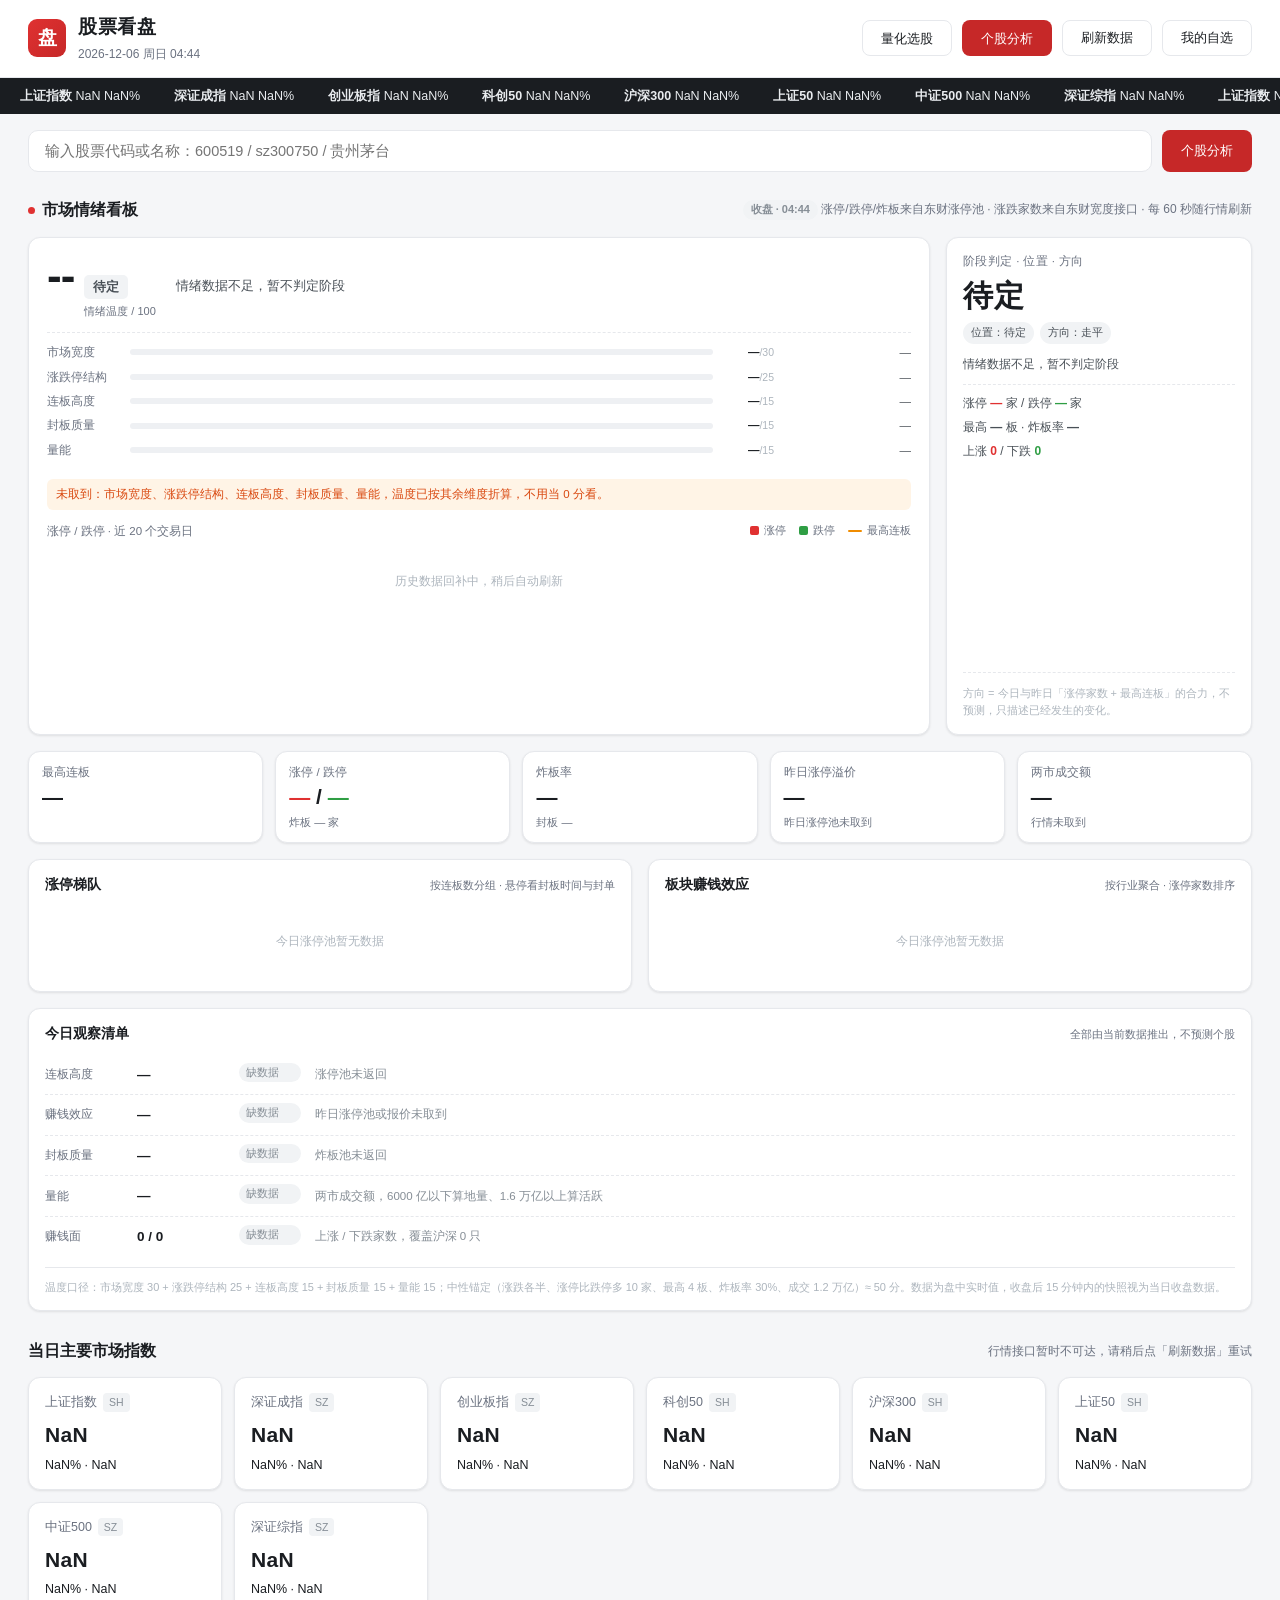
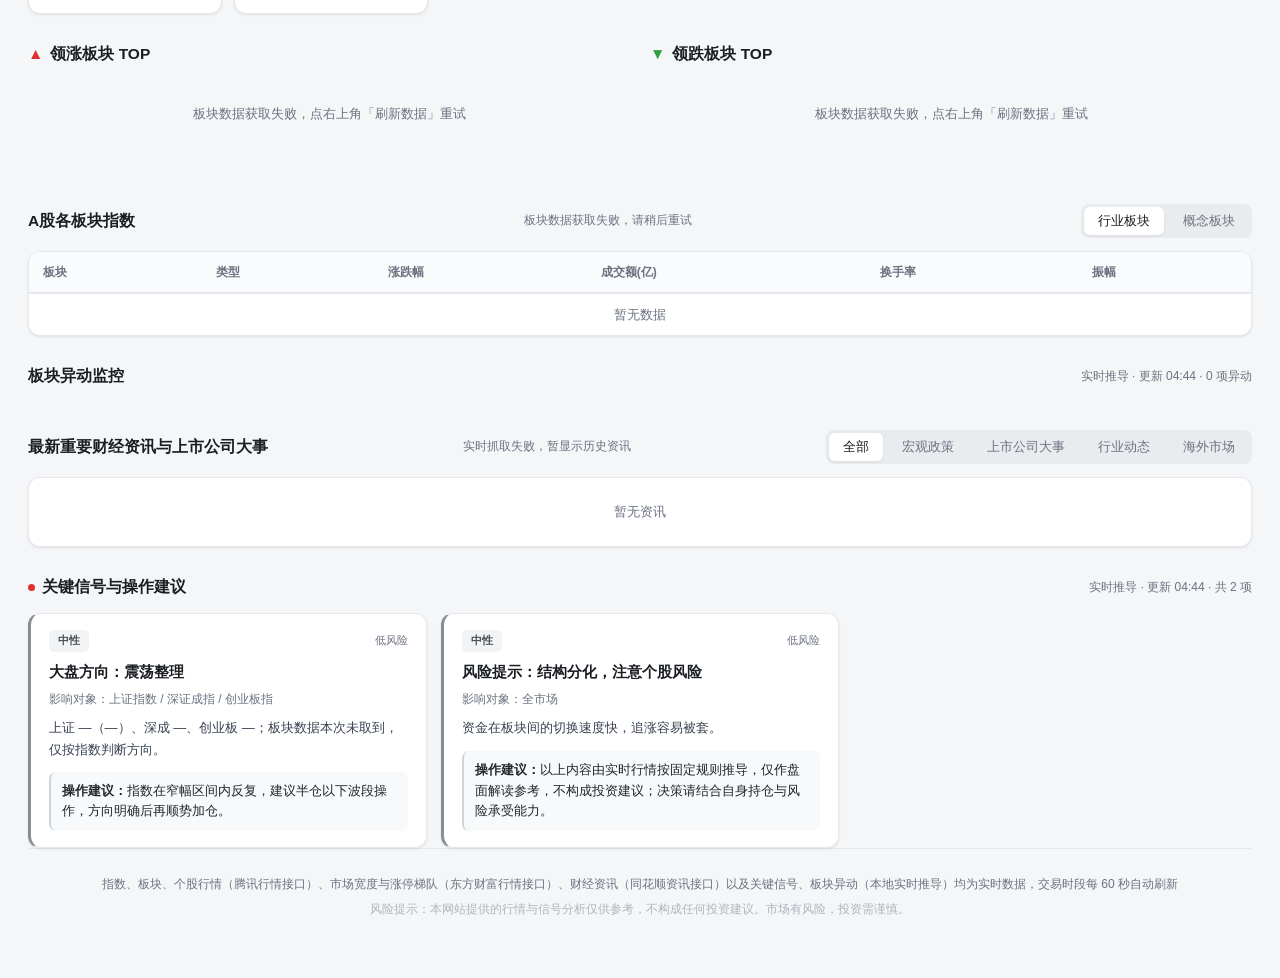
==== commit a7169154: "股票看盘：A股行情、个股分析与量化选股（纯静态站点）" ====
--- a/index.html
+++ b/index.html
@@ -11,9 +11,9 @@
 <meta name="apple-mobile-web-app-capable" content="yes">
 <meta name="apple-mobile-web-app-status-bar-style" content="default">
 <meta name="apple-mobile-web-app-title" content="股票看盘">
-<link rel="stylesheet" href="styles.css?v=20261024g">
-<script src="sharelink.js?v=20261024g"></script>
-<script src="watchsync.js?v=20261024g"></script>
+<link rel="stylesheet" href="styles.css?v=20261120a">
+<script src="sharelink.js?v=20261120a"></script>
+<script src="watchsync.js?v=20261120a"></script>
 <script>
 // SDK 多源加载：任一 CDN 可用即可，避免单一 CDN 不可达导致整站失效
 (function(){
@@ -68,14 +68,14 @@
 
 <main class="wrap">
 
-  <!-- 市场温度：涨跌家数 + 涨跌停 + 指数涨幅 合成的 0~100 温度 -->
-  <section class="mtemp" id="mtemp">
-    <div class="mt-left"><b class="mt-score">--</b><span class="mt-label">统计中</span></div>
-    <div class="mt-mid">
-      <div class="mt-scale"><i class="mt-pin" style="left:50%"></i></div>
-      <div class="mt-marks"><span>冰点</span><span>偏冷</span><span>中性</span><span>偏热</span><span>过热</span></div>
-    </div>
-    <div class="mt-stats"><div class="mt-stat"><span>正在获取</span><b>--</b></div></div>
+  <!-- 市场情绪看板：温度 + 阶段 + 五维拆解 + 涨停梯队 + 板块赚钱效应 + 观察清单
+       全部现算，由 sentiment.js 填充；涨跌家数复用 Live.build 的结果，不重复请求 -->
+  <section class="block sentiment" id="sentiment">
+    <div class="sec-head">
+      <h2><span class="dot live"></span>市场情绪看板</h2>
+      <span class="hint" id="sentHint">正在汇总涨停梯队与封板率…</span>
+    </div>
+    <div id="sentBody"><div class="sent-loading">正在汇总涨停梯队、封板率与赚钱效应…</div></div>
   </section>
 
   <!-- 主要市场指数 -->
@@ -213,7 +213,8 @@
   </div>
 </div>
 
-<script src="live.js?v=20261024g"></script>
-<script src="app.js?v=20261024g"></script>
+<script src="live.js?v=20261120a"></script>
+<script src="sentiment.js?v=20261120a"></script>
+<script src="app.js?v=20261120a"></script>
 </body>
 </html>
--- a/styles.css
+++ b/styles.css
@@ -492,6 +492,20 @@
 }
 .wside-list li.wrow:hover{background:#f4f6f8}
 .wside-list li.wrow.active{background:#fff1f0;box-shadow:inset 3px 0 0 var(--accent)}
+/* 自选排序（2026-10-26）：左侧细细一条拖拽手柄，不抢视觉焦点；
+ * 拖起来时给出插入位置的横线，松手前就知道会落到哪 */
+.wside-list .w-drag{
+  flex-shrink:0;width:12px;color:#c2c8ce;font-size:11px;line-height:1;
+  letter-spacing:-1.5px;cursor:grab;user-select:none;touch-action:none;
+  transition:color .12s;
+}
+.wside-list li.wrow:hover .w-drag{color:#8d949b}
+.wside-list .w-drag:active{cursor:grabbing}
+.wside-list li.wrow.dragging{opacity:.45;background:#f1f3f5}
+.wside-list li.wrow.drag-over-top{box-shadow:inset 0 2px 0 var(--accent)}
+.wside-list li.wrow.drag-over-bottom{box-shadow:inset 0 -2px 0 var(--accent)}
+.wside-list li.wrow.active.drag-over-top{box-shadow:inset 3px 0 0 var(--accent),inset 0 2px 0 var(--accent)}
+.wside-list li.wrow.active.drag-over-bottom{box-shadow:inset 3px 0 0 var(--accent),inset 0 -2px 0 var(--accent)}
 .wside-list .w-main{display:flex;flex-direction:column;gap:1px;min-width:0;flex:1}
 .wside-list .w-main b{
   font-size:12.8px;font-weight:600;white-space:nowrap;overflow:hidden;text-overflow:ellipsis;
@@ -646,6 +660,10 @@
   font-size:9.5px;color:#495057;white-space:nowrap}
 .plan-legend{display:flex;justify-content:space-between;font-size:11px;color:var(--sub);margin-bottom:12px}
 .plan-note{font-size:12px;color:var(--sub);line-height:1.75;padding-top:11px;border-top:1px dashed var(--line)}
+/* 基准说明：告诉用户这串价位是拿哪天哪个价算的。放在失效条件之上，
+ * 用浅灰底把「口径」和「执行细节」区分开，避免被当成又一段免责声明。 */
+.plan-basis{color:var(--text);background:var(--bg);border-top:0;border-radius:8px;
+  padding:8px 11px;margin:0 0 11px;font-size:12px}
 
 /* —— 评分 —— */
 .score-head{display:flex;align-items:baseline;gap:14px;padding:16px 18px;border-bottom:1px solid var(--line)}
@@ -762,3 +780,121 @@
   .mt-left{min-width:0}
   .mt-mid{min-width:0;flex-basis:100%}
 }
+
+/* ==========================================================================
+ * 情绪看板（首页 #sentiment）
+ * 版式对标「涨停家数 + 连板高度 + 封板质量 + 赚钱效应」的情绪盘：
+ * 左温度+历史柱状图、右阶段判定、中间五张指标卡、下面梯队与板块、最后观察清单。
+ * ========================================================================== */
+.sentiment .sec-head{margin-bottom:14px}
+.sent-live{display:inline-block;padding:1px 8px;border-radius:20px;background:#ffe3e3;color:#c92a2a;font-size:11px;font-weight:600}
+.sent-live.off{background:#f1f3f5;color:#868e96}
+.sent-hero{display:grid;grid-template-columns:minmax(0,1fr) 306px;gap:16px;margin-bottom:16px}
+@media(max-width:1000px){.sent-hero{grid-template-columns:1fr}}
+
+.sent-gauge,.sent-stage,.sent-panel,.sent-kpi{background:var(--card);border:1px solid var(--line);border-radius:var(--radius);box-shadow:var(--shadow)}
+.sent-gauge{padding:16px 18px 12px}
+.sent-score-row{display:flex;align-items:center;gap:20px;flex-wrap:wrap;margin-bottom:12px}
+.sent-score-box{display:flex;align-items:baseline;gap:10px}
+.sent-score{font-size:44px;font-weight:700;line-height:1;font-variant-numeric:tabular-nums;letter-spacing:-1px}
+.sent-score-side{display:flex;flex-direction:column;gap:4px}
+.sent-score-side em{font-size:11px;color:var(--sub);font-style:normal}
+.sent-label{font-size:12.5px;font-weight:700;padding:2px 9px;border-radius:5px;background:#f1f3f5;color:#495057;font-style:normal;align-self:flex-start}
+.sent-label.hot{background:#ffe3e3;color:#c92a2a}
+.sent-label.warm{background:#fff4e6;color:#d9480f}
+.sent-label.cool{background:#e7f5ff;color:#1971c2}
+.sent-label.cold{background:#d3f9d8;color:#2b8a3e}
+.sent-advice{flex:1;min-width:220px;font-size:12.5px;color:#495057;line-height:1.7;margin:0}
+
+.sent-dims{display:flex;flex-direction:column;gap:6px;padding:10px 0 12px;border-top:1px dashed var(--line)}
+.sent-dim{display:grid;grid-template-columns:74px minmax(60px,1fr) 52px 128px;align-items:center;gap:9px;font-size:11.5px}
+.sent-dim-name{color:var(--sub)}
+.sent-dim-track{height:6px;border-radius:3px;background:#eef0f3;overflow:hidden}
+.sent-dim-track i{display:block;height:100%;border-radius:3px;background:linear-gradient(90deg,#ffa8a8,#e03131)}
+.sent-dim-score{font-variant-numeric:tabular-nums;font-weight:600;text-align:right}
+.sent-dim-score i{font-style:normal;font-weight:400;color:#adb5bd;font-size:10.5px}
+.sent-dim-txt{color:#495057;text-align:right;white-space:nowrap;overflow:hidden;text-overflow:ellipsis}
+@media(max-width:640px){.sent-dim{grid-template-columns:64px 1fr 46px;gap:7px}.sent-dim-txt{display:none}}
+
+.sent-warn{font-size:11.5px;color:#d9480f;background:#fff4e6;border-radius:6px;padding:6px 9px;margin-top:8px}
+.sent-chart-head{display:flex;align-items:center;justify-content:space-between;font-size:11.5px;color:var(--sub);margin:12px 0 6px;flex-wrap:wrap;gap:6px}
+.sent-legend{display:flex;align-items:center;gap:5px;font-size:11px;color:var(--sub)}
+.sent-legend i{width:9px;height:9px;border-radius:2px;display:inline-block;margin-left:8px}
+.sent-legend i.up{background:#e03131}
+.sent-legend i.down{background:#2f9e44}
+.sent-legend i.line{width:14px;height:2px;border-radius:1px;background:#f08c00}
+.sent-chart{height:176px}
+.sent-svg{width:100%;height:100%;display:block}
+
+.sent-stage{padding:14px 16px;display:flex;flex-direction:column}
+.sent-stage-head{font-size:11.5px;color:var(--sub);letter-spacing:.4px;margin-bottom:8px}
+.sent-stage-name{font-size:30px;font-weight:700;line-height:1.2;letter-spacing:1px}
+.sent-stage-name.hot{color:#c92a2a}.sent-stage-name.warm{color:#d9480f}
+.sent-stage-name.cool{color:#1971c2}.sent-stage-name.cold{color:#2b8a3e}
+.sent-stage-tags{display:flex;gap:6px;margin:8px 0 10px;flex-wrap:wrap}
+.sent-stage-tags span{font-size:11px;padding:2px 8px;border-radius:20px;background:#f1f3f5;color:#495057}
+.sent-stage-tags span.up,.sent-tag.up{background:#ffe3e3;color:#c92a2a}
+.sent-stage-tags span.down,.sent-tag.down{background:#d3f9d8;color:#2b8a3e}
+.sent-stage-tags span.hot{background:#ffe3e3;color:#c92a2a}
+.sent-stage-tags span.cool{background:#e7f5ff;color:#1971c2}
+.sent-tag.warn{background:#fff4e6;color:#d9480f}
+.sent-stage-note{font-size:12px;color:#495057;line-height:1.7;margin-bottom:10px}
+.sent-stage-list{list-style:none;display:flex;flex-direction:column;gap:5px;font-size:12px;color:#495057;border-top:1px dashed var(--line);padding-top:9px}
+.sent-stage-list b{font-variant-numeric:tabular-nums}
+.sent-stage-foot{font-size:11px;color:#adb5bd;line-height:1.6;margin-top:auto;padding-top:12px;border-top:1px dashed var(--line)}
+
+.sent-kpis{display:grid;grid-template-columns:repeat(5,1fr);gap:12px;margin-bottom:16px}
+@media(max-width:1000px){.sent-kpis{grid-template-columns:repeat(3,1fr)}}
+@media(max-width:640px){.sent-kpis{grid-template-columns:repeat(2,1fr)}}
+.sent-kpi{padding:11px 13px;display:flex;flex-direction:column;gap:2px}
+.sent-kpi-label{font-size:11.5px;color:var(--sub)}
+.sent-kpi-val{font-size:21px;font-weight:700;line-height:1.35;font-variant-numeric:tabular-nums}
+.sent-kpi-sub{font-size:11px;color:var(--sub);white-space:nowrap;overflow:hidden;text-overflow:ellipsis}
+
+.sent-two{display:grid;grid-template-columns:1fr 1fr;gap:16px;margin-bottom:16px}
+@media(max-width:1000px){.sent-two{grid-template-columns:1fr}}
+.sent-panel{padding:14px 16px}
+.sent-panel-head{display:flex;align-items:baseline;justify-content:space-between;gap:10px;margin-bottom:10px;flex-wrap:wrap}
+.sent-panel-head h3{font-size:13.5px;font-weight:600}
+.sent-panel-head .hint{font-size:11px;color:var(--sub)}
+
+.sent-ladder{display:flex;flex-direction:column;gap:8px;max-height:288px;overflow:auto}
+.sent-ladder-row{display:grid;grid-template-columns:52px 1fr;gap:9px;align-items:start}
+.sent-ladder-tag{font-size:11.5px;font-weight:700;color:#c92a2a;background:#fff5f5;border:1px solid #ffe3e3;border-radius:5px;text-align:center;padding:2px 0;font-variant-numeric:tabular-nums}
+.sent-ladder-tag.hi{background:#e03131;border-color:#e03131;color:#fff}
+.sent-ladder-chips{display:flex;flex-wrap:wrap;gap:5px}
+.sent-chip{display:inline-flex;align-items:center;gap:4px;font-size:11.5px;padding:2px 7px;border-radius:5px;background:#f8f9fa;border:1px solid var(--line);color:#343a40;cursor:default}
+.sent-chip.hi{background:#fff5f5;border-color:#ffc9c9;color:#c92a2a;font-weight:600}
+.sent-chip i{font-style:normal;font-size:10px;color:#adb5bd;font-variant-numeric:tabular-nums}
+.sent-chip.more{color:#adb5bd}
+
+.sent-rows{display:flex;flex-direction:column;gap:7px}
+.sent-row{display:grid;grid-template-columns:104px 56px 40px 58px 1fr;align-items:center;gap:8px;font-size:11.5px}
+.sent-row-name{color:#343a40;font-weight:600;white-space:nowrap;overflow:hidden;text-overflow:ellipsis}
+.sent-row-badge{font-style:normal;font-weight:400;color:#c92a2a;font-size:10px;margin-left:4px;background:#fff5f5;border-radius:4px;padding:0 3px}
+.sent-row-bar{height:5px;border-radius:3px;background:#eef0f3;overflow:hidden}
+.sent-row-bar i{display:block;height:100%;background:linear-gradient(90deg,#ffc9c9,#e03131);border-radius:3px}
+.sent-row-val{font-variant-numeric:tabular-nums;color:#343a40;text-align:right}
+.sent-row-pct{font-variant-numeric:tabular-nums;text-align:right;color:var(--sub)}
+.sent-row-pct.up{color:var(--up)}.sent-row-pct.down{color:var(--down)}
+.sent-row-rep{color:#868e96;white-space:nowrap;overflow:hidden;text-overflow:ellipsis}
+@media(max-width:640px){.sent-row{grid-template-columns:76px 1fr 40px 56px}.sent-row-rep{display:none}}
+.sent-sub-title{font-size:11.5px;color:var(--sub);margin:12px 0 7px;padding-top:10px;border-top:1px dashed var(--line)}
+.sent-tag{display:inline-block;font-size:11px;padding:1px 7px;border-radius:20px;background:#f1f3f5;color:#495057;margin:0 4px 4px 0}
+.sent-tag.mute{background:#f1f3f5;color:#868e96}
+
+.sent-todo{margin-bottom:28px}
+.sent-todo-list{display:flex;flex-direction:column;gap:0}
+.sent-todo-row{display:grid;grid-template-columns:82px 92px 66px 1fr;align-items:center;gap:10px;padding:8px 0;border-bottom:1px dashed var(--line);font-size:12px}
+.sent-todo-row:last-child{border-bottom:none}
+.sent-todo-t{color:var(--sub)}
+.sent-todo-v{font-variant-numeric:tabular-nums;font-size:13.5px}
+.sent-todo-d{color:#868e96;font-size:11.5px;line-height:1.5}
+@media(max-width:640px){.sent-todo-row{grid-template-columns:70px 1fr 60px}.sent-todo-d{grid-column:1/-1;padding-left:0}}
+.sent-foot{font-size:11px;color:#adb5bd;line-height:1.7;margin-top:10px;padding-top:10px;border-top:1px solid var(--line)}
+.sent-empty{padding:26px 0;text-align:center;color:#adb5bd;font-size:12px}
+.sent-loading{padding:40px 0;text-align:center;color:var(--sub);font-size:12.5px}
+.sent-stage-why{display:flex;flex-direction:column;gap:5px;font-size:11.5px;color:#495057;margin-bottom:10px}
+.sent-stage-why i{font-style:normal;font-size:10px;padding:0 5px;border-radius:4px;margin-right:5px;font-weight:600}
+.sent-stage-why i.w{background:#fff4e6;color:#d9480f}
+.sent-stage-why i.s{background:#d3f9d8;color:#2b8a3e}
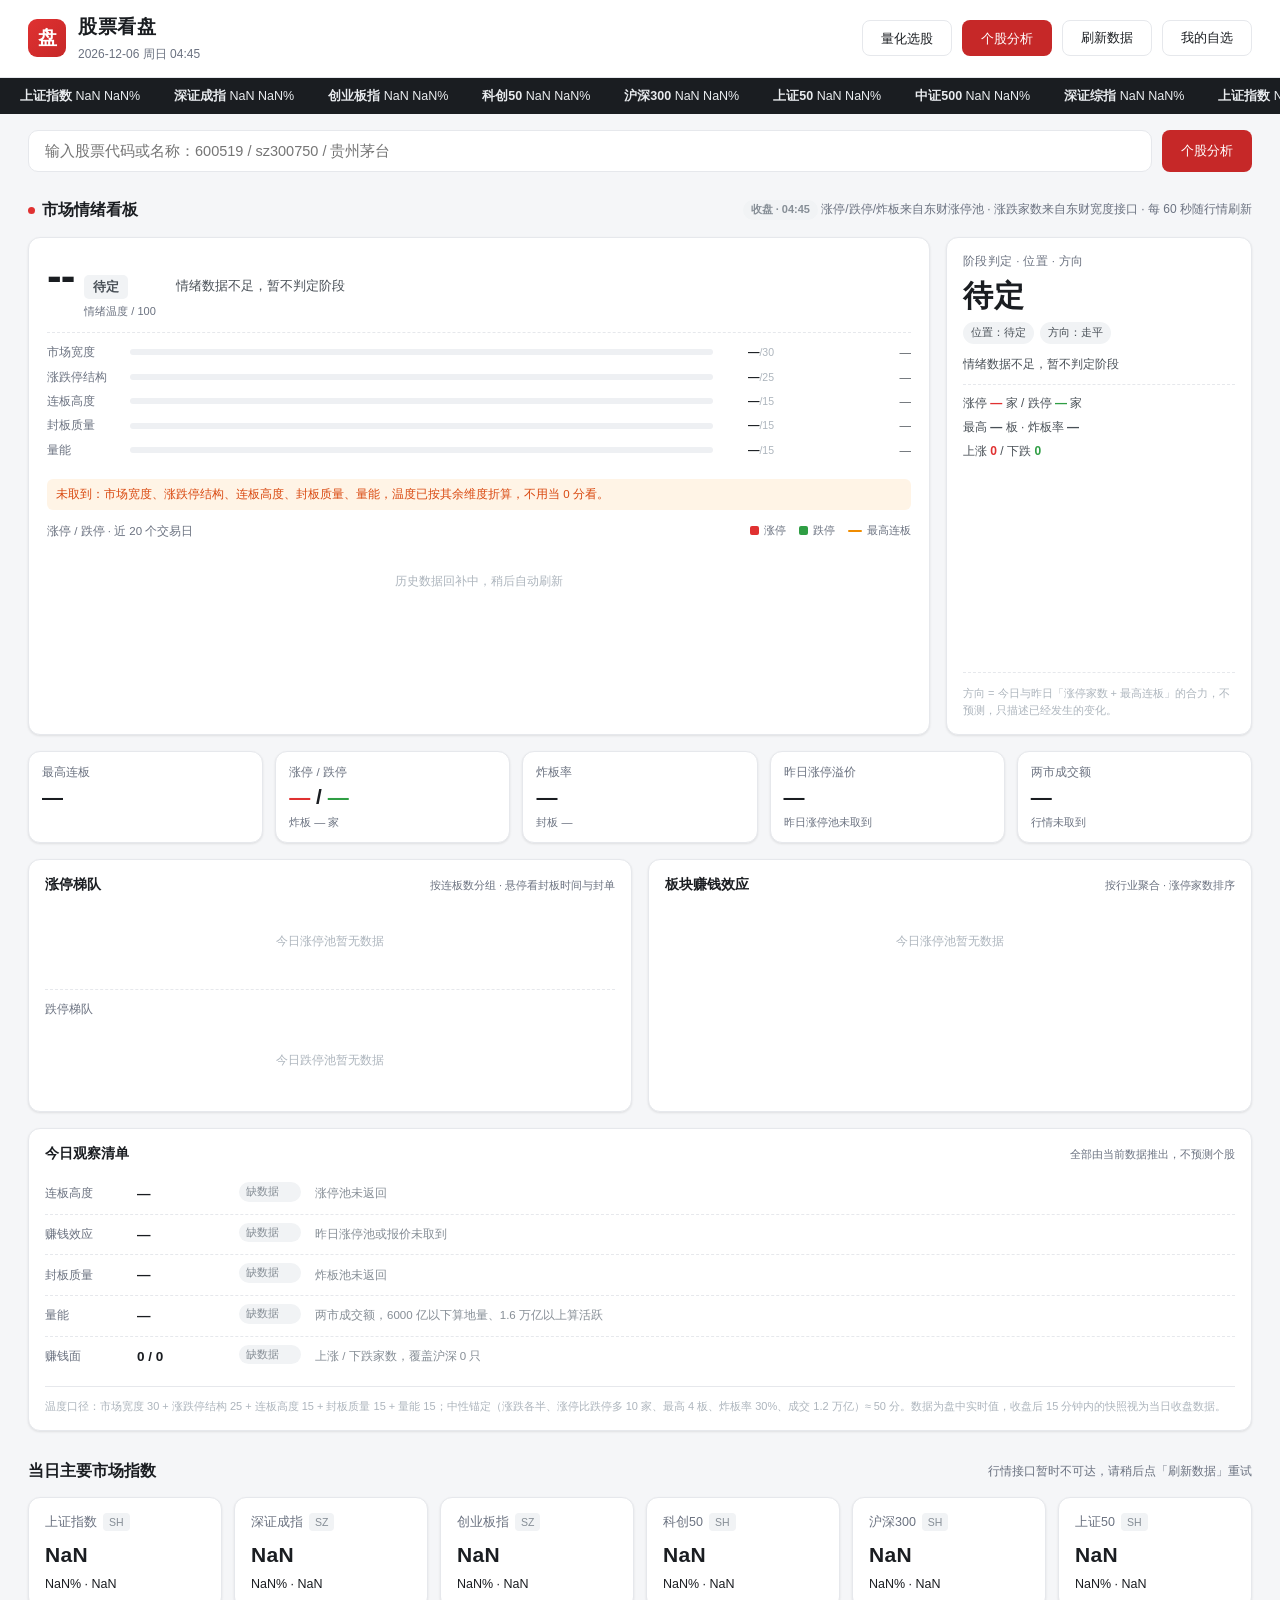
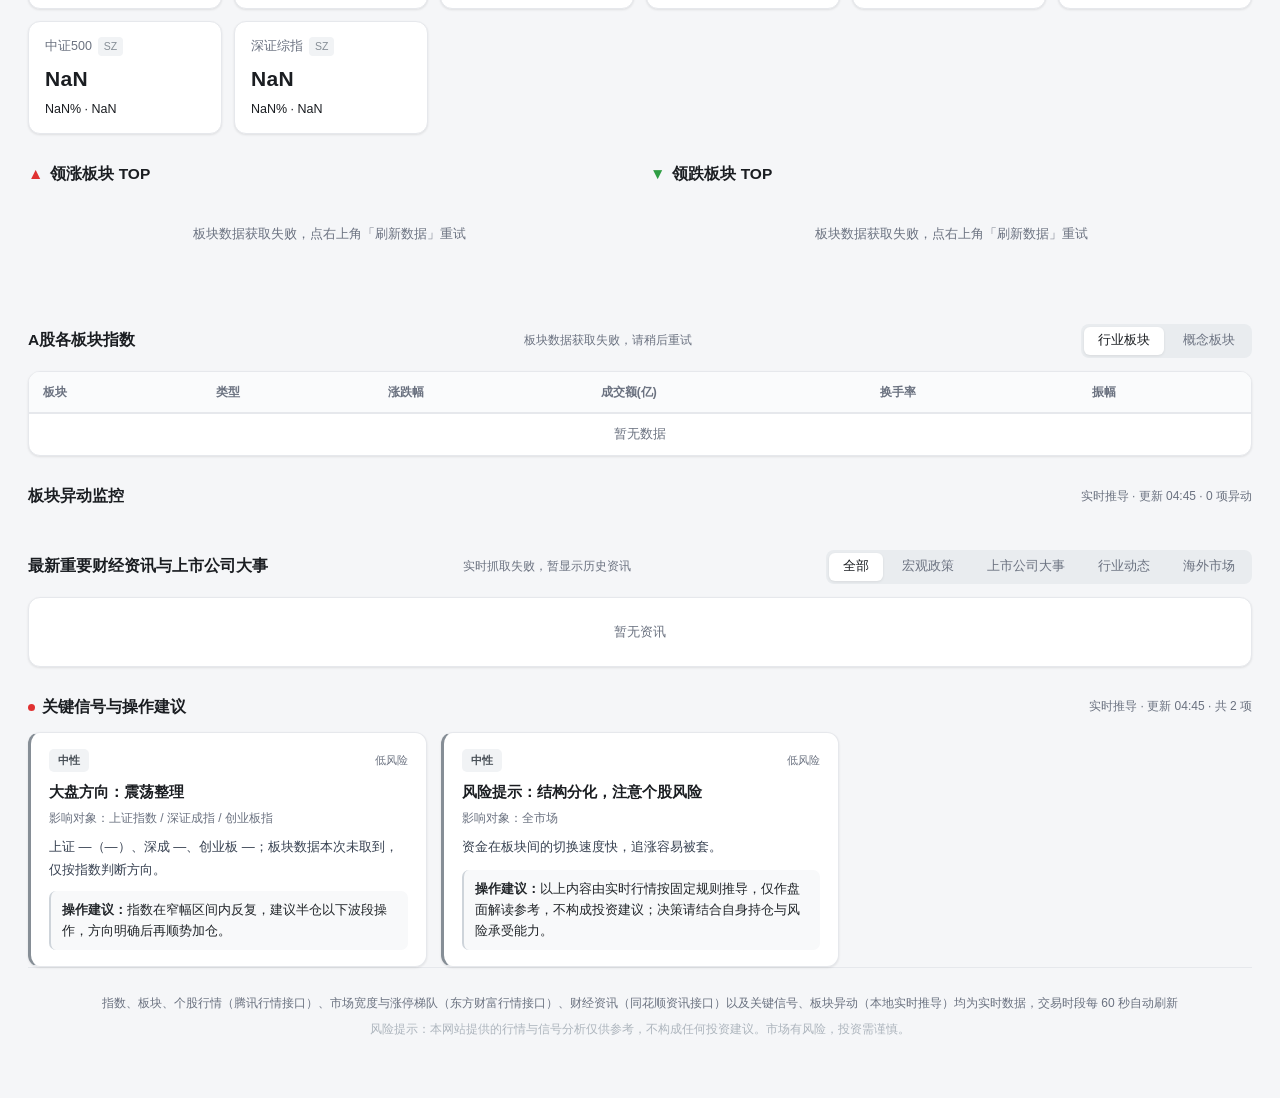
==== commit 109625ce: "股票看盘：A股行情、个股分析与量化选股（纯静态站点）" ====
--- a/index.html
+++ b/index.html
@@ -11,9 +11,9 @@
 <meta name="apple-mobile-web-app-capable" content="yes">
 <meta name="apple-mobile-web-app-status-bar-style" content="default">
 <meta name="apple-mobile-web-app-title" content="股票看盘">
-<link rel="stylesheet" href="styles.css?v=20261120a">
-<script src="sharelink.js?v=20261120a"></script>
-<script src="watchsync.js?v=20261120a"></script>
+<link rel="stylesheet" href="styles.css?v=20261120c">
+<script src="sharelink.js?v=20261120c"></script>
+<script src="watchsync.js?v=20261120c"></script>
 <script>
 // SDK 多源加载：任一 CDN 可用即可，避免单一 CDN 不可达导致整站失效
 (function(){
@@ -213,8 +213,8 @@
   </div>
 </div>
 
-<script src="live.js?v=20261120a"></script>
-<script src="sentiment.js?v=20261120a"></script>
-<script src="app.js?v=20261120a"></script>
+<script src="live.js?v=20261120c"></script>
+<script src="sentiment.js?v=20261120c"></script>
+<script src="app.js?v=20261120c"></script>
 </body>
 </html>
--- a/styles.css
+++ b/styles.css
@@ -898,3 +898,15 @@
 .sent-stage-why i{font-style:normal;font-size:10px;padding:0 5px;border-radius:4px;margin-right:5px;font-weight:600}
 .sent-stage-why i.w{background:#fff4e6;color:#d9480f}
 .sent-stage-why i.s{background:#d3f9d8;color:#2b8a3e}
+
+/* 跌停梯队（与涨停梯队同版式，配色转为下跌绿） */
+.sent-ladder-tag.dn{color:#2b8a3e;background:#f4fbf6;border-color:#d3f9d8}
+.sent-ladder-tag.dn.hi{background:#2f9e44;border-color:#2f9e44;color:#fff}
+.sent-chip.dn{background:#f6fbf7;border-color:#e3f2e6}
+.sent-chip.dn.hi{background:#f0fbf2;border-color:#b2f2bb;color:#2b8a3e;font-weight:600}
+.sent-chip.dn i{color:#94b8a0}
+.sent-chip.dn.hi i{color:#2f9e44}
+.sent-sub-n{font-style:normal;font-weight:700;color:#495057;margin-left:6px;font-variant-numeric:tabular-nums}
+.sent-sub-n.down{color:#2b8a3e}
+.sent-sub-hint{font-style:normal;color:#adb5bd;margin-left:8px;font-size:10.5px}
+.sent-tag.dn{background:#f0fbf2;color:#2b8a3e}
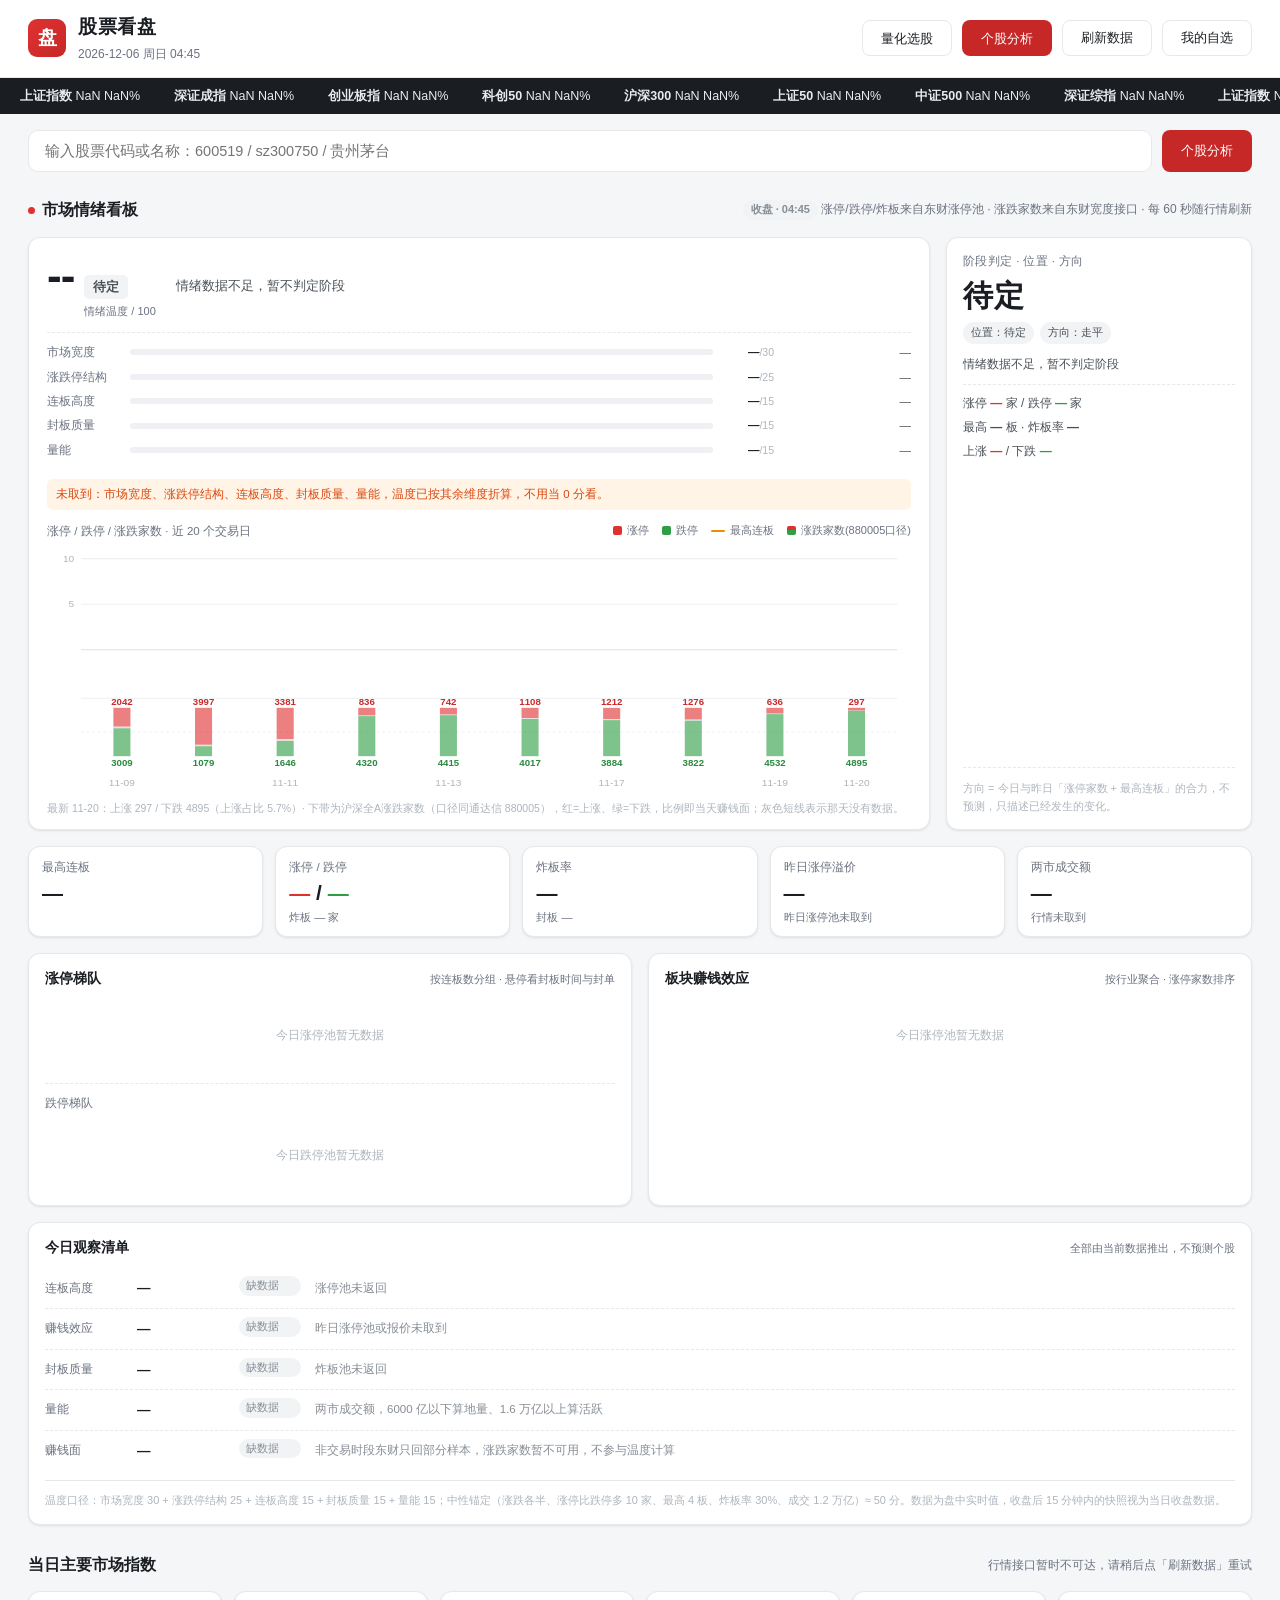
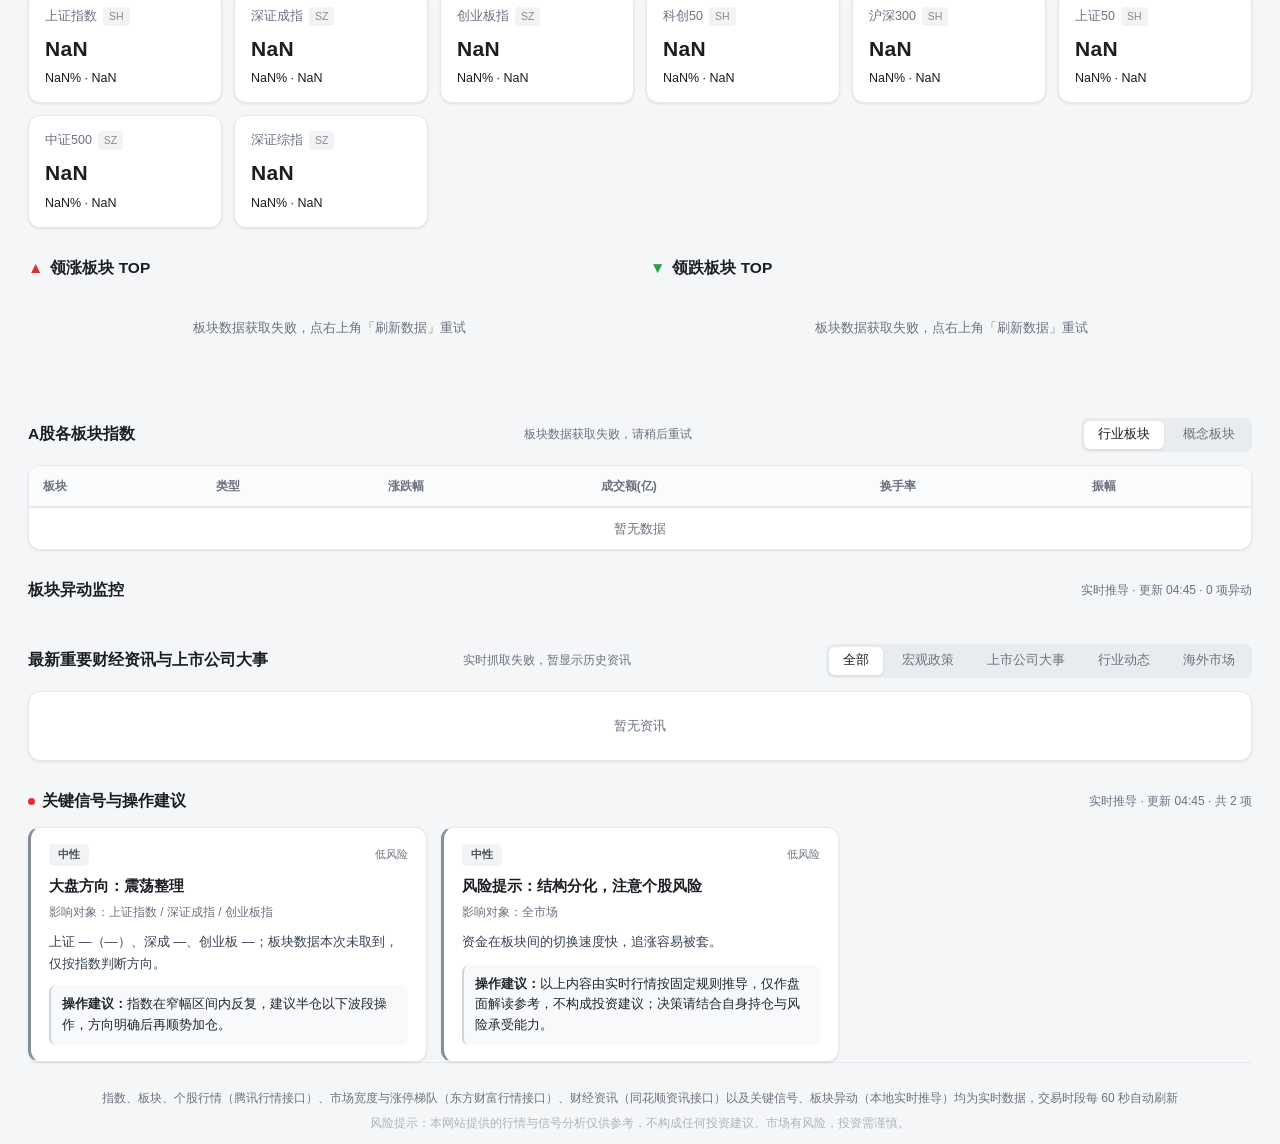
==== commit 3f9a0706: "股票看盘：A股行情、个股分析与量化选股（纯静态站点）" ====
--- a/index.html
+++ b/index.html
@@ -11,9 +11,9 @@
 <meta name="apple-mobile-web-app-capable" content="yes">
 <meta name="apple-mobile-web-app-status-bar-style" content="default">
 <meta name="apple-mobile-web-app-title" content="股票看盘">
-<link rel="stylesheet" href="styles.css?v=20261120c">
-<script src="sharelink.js?v=20261120c"></script>
-<script src="watchsync.js?v=20261120c"></script>
+<link rel="stylesheet" href="styles.css?v=20261121b">
+<script src="sharelink.js?v=20261121b"></script>
+<script src="watchsync.js?v=20261121b"></script>
 <script>
 // SDK 多源加载：任一 CDN 可用即可，避免单一 CDN 不可达导致整站失效
 (function(){
@@ -213,8 +213,8 @@
   </div>
 </div>
 
-<script src="live.js?v=20261120c"></script>
-<script src="sentiment.js?v=20261120c"></script>
-<script src="app.js?v=20261120c"></script>
+<script src="live.js?v=20261121b"></script>
+<script src="sentiment.js?v=20261121c"></script>
+<script src="app.js?v=20261121b"></script>
 </body>
 </html>
--- a/styles.css
+++ b/styles.css
@@ -910,3 +910,19 @@
 .sent-sub-n.down{color:#2b8a3e}
 .sent-sub-hint{font-style:normal;color:#adb5bd;margin-left:8px;font-size:10.5px}
 .sent-tag.dn{background:#f0fbf2;color:#2b8a3e}
+
+/* ===== 成交额对比 + 涨跌家数带（2026-11-21） ===== */
+/* 成交额副行要放「较前日 +1234 亿 · +9.5% 放量」，窄屏放不下，允许折成两行 */
+.sent-kpi-sub{white-space:normal;line-height:1.5;overflow:hidden}
+.sent-kpi-sub span.up,.sent-kpi-sub span.down{font-weight:600}
+/* 图例加一项「涨跌家数」：红绿对半分的小方块，暗示它是比例条 */
+.sent-legend i.bd{background:linear-gradient(180deg,#e03131 0%,#e03131 50%,#2f9e44 50%,#2f9e44 100%)}
+.sent-legend{flex-wrap:wrap;row-gap:3px}
+/* 有涨跌家数带时图更高，靠 :has 精确切换，避免没数据时把图拉变形 */
+.sent-chart{height:200px}
+.sent-chart:has(svg.with-bd){height:248px}
+.sent-chart-tip{font-size:10.5px;color:#adb5bd;line-height:1.65;margin-top:6px}
+@media(max-width:640px){.sent-chart-tip{font-size:10px}}
+/* 窄屏柱上数字会糊在一起（viewBox 760 压到 320 宽，字号只剩 3~4px），
+   直接隐掉，改由图注里给出最新一天的具体家数 */
+@media(max-width:640px){.sent-svg .bd-num{display:none}}
